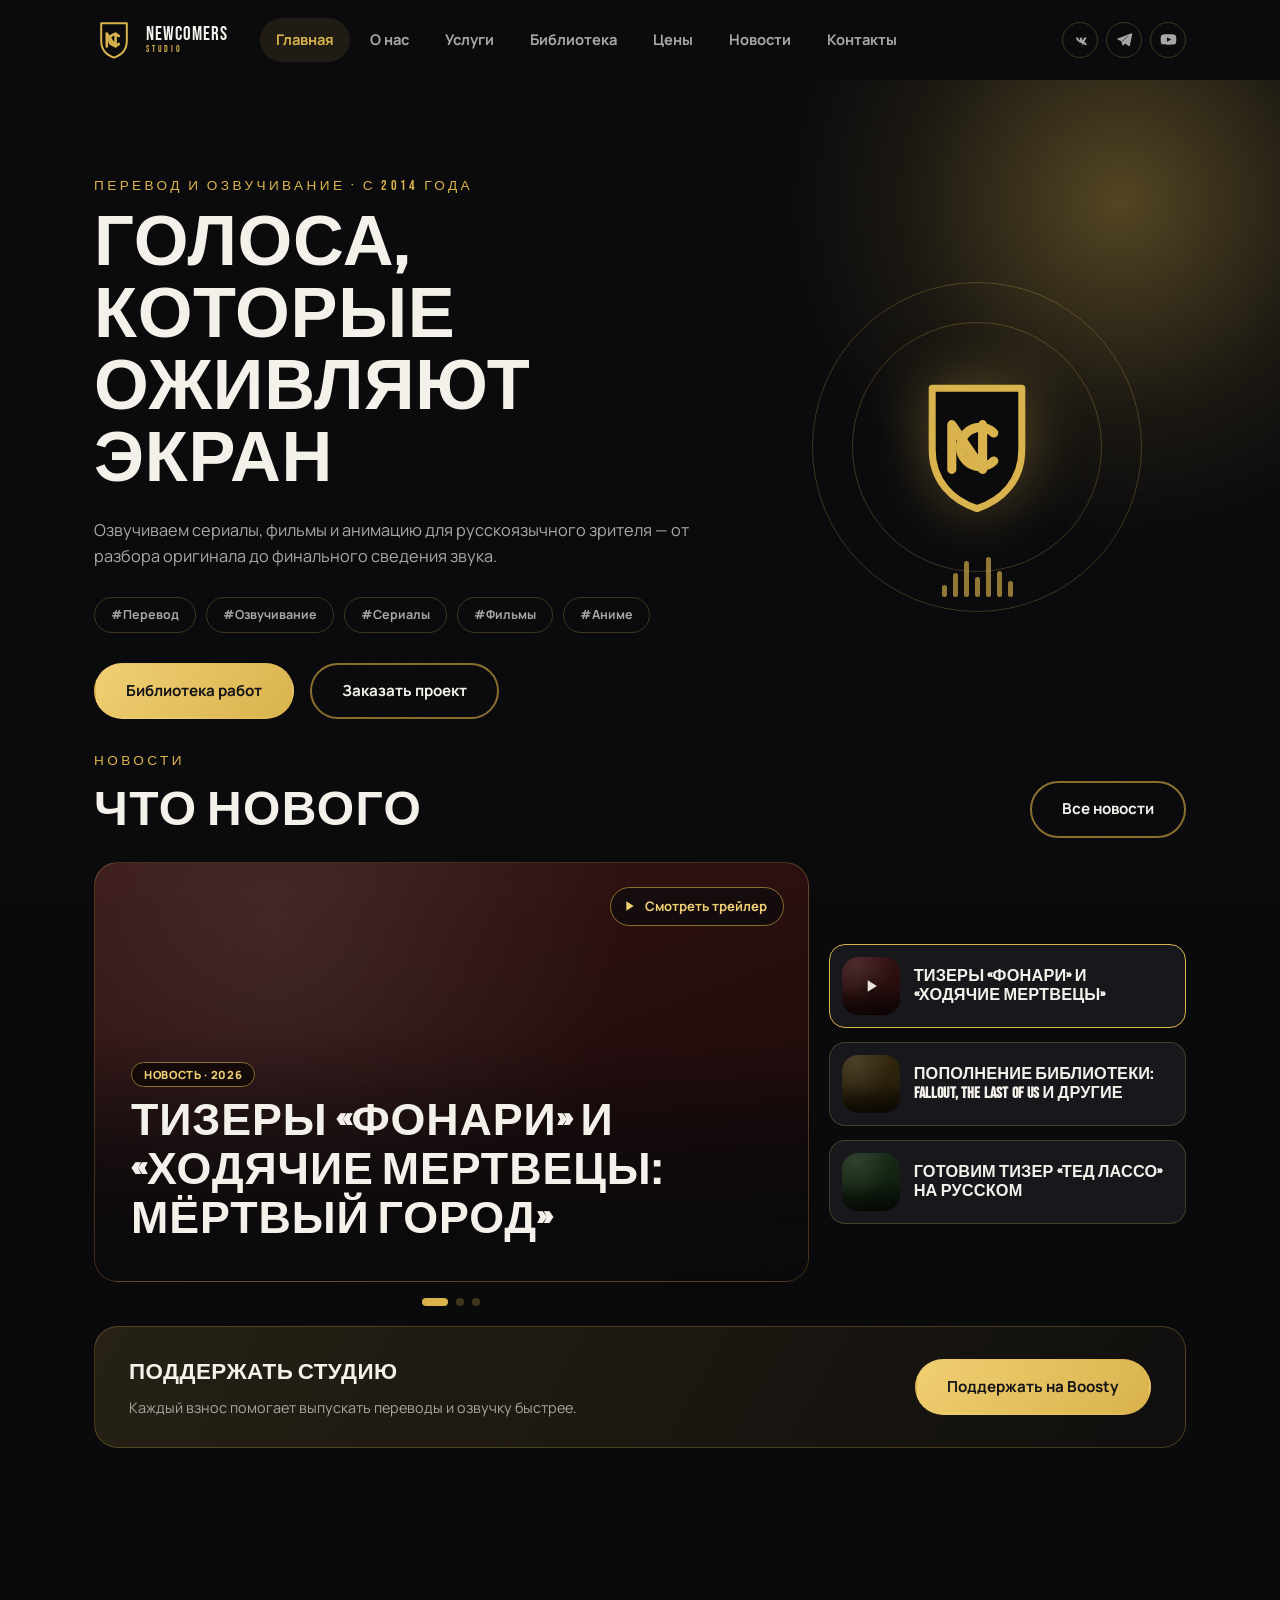
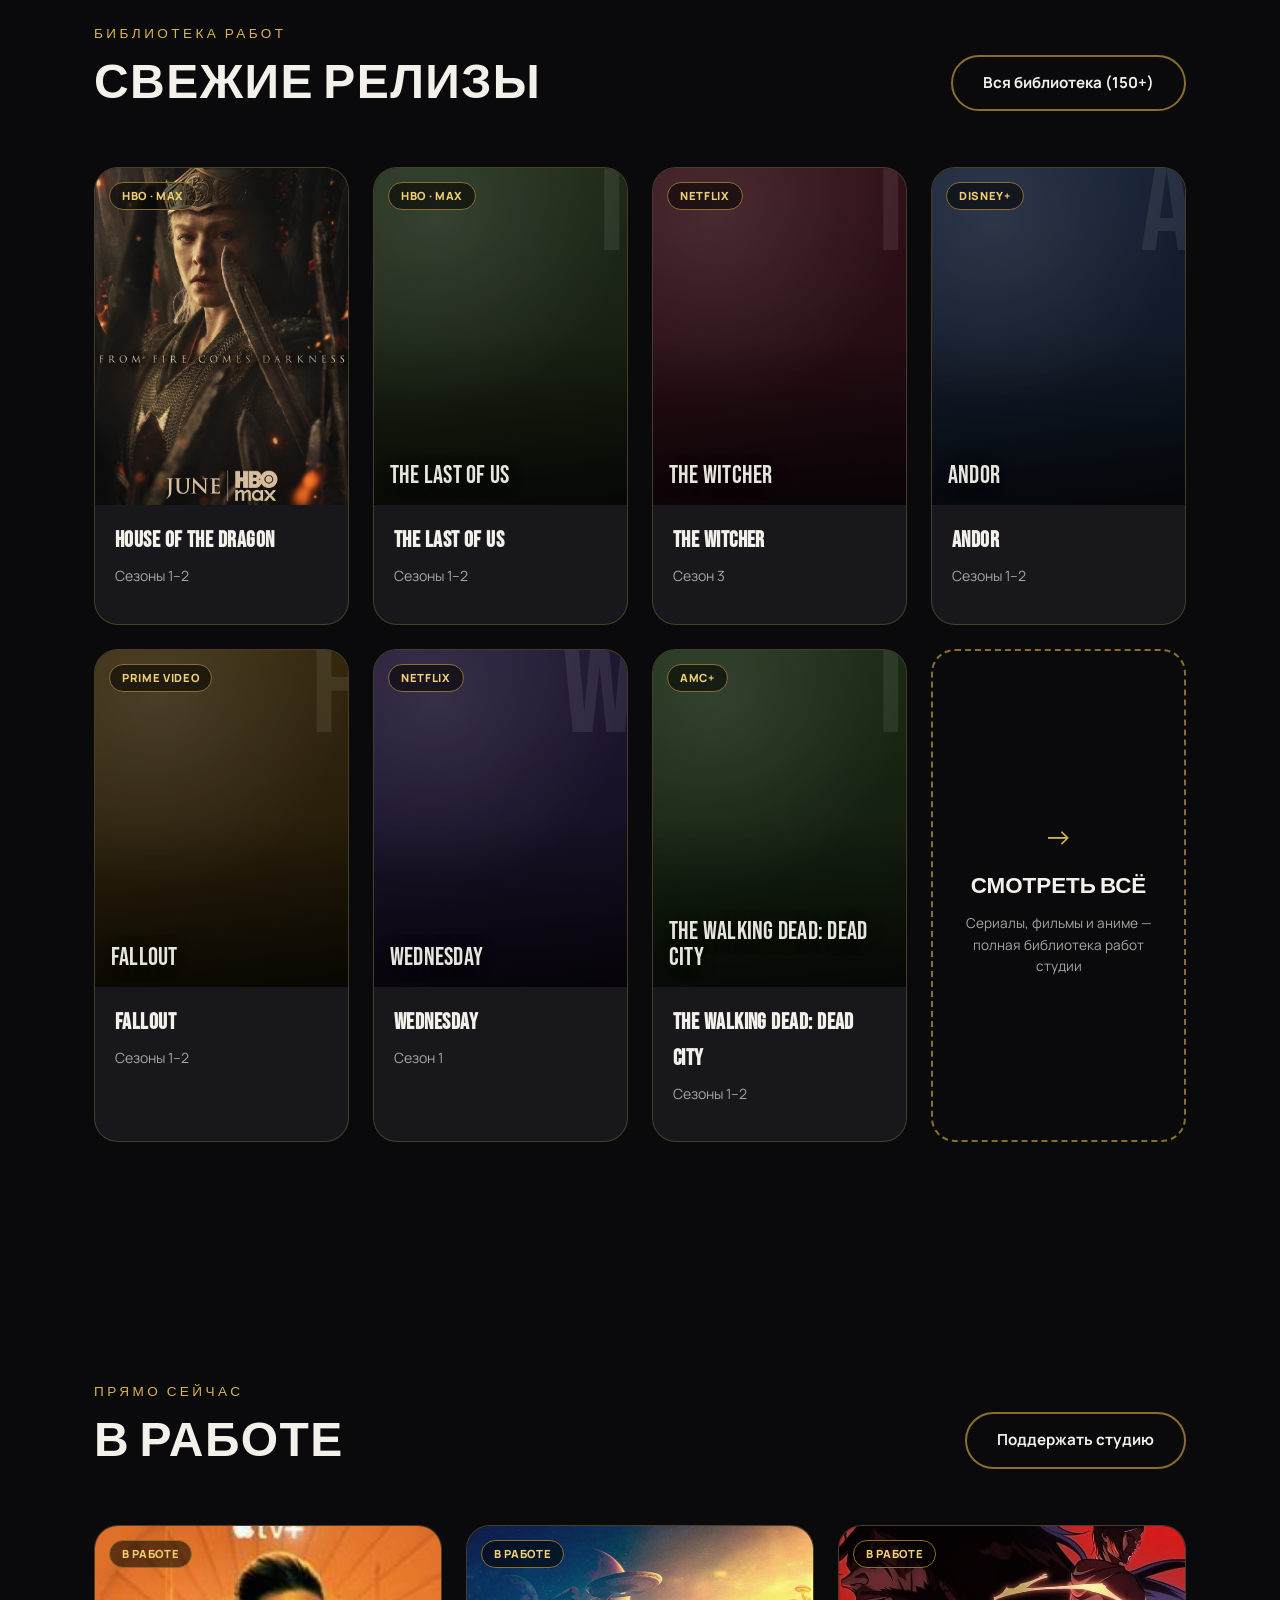
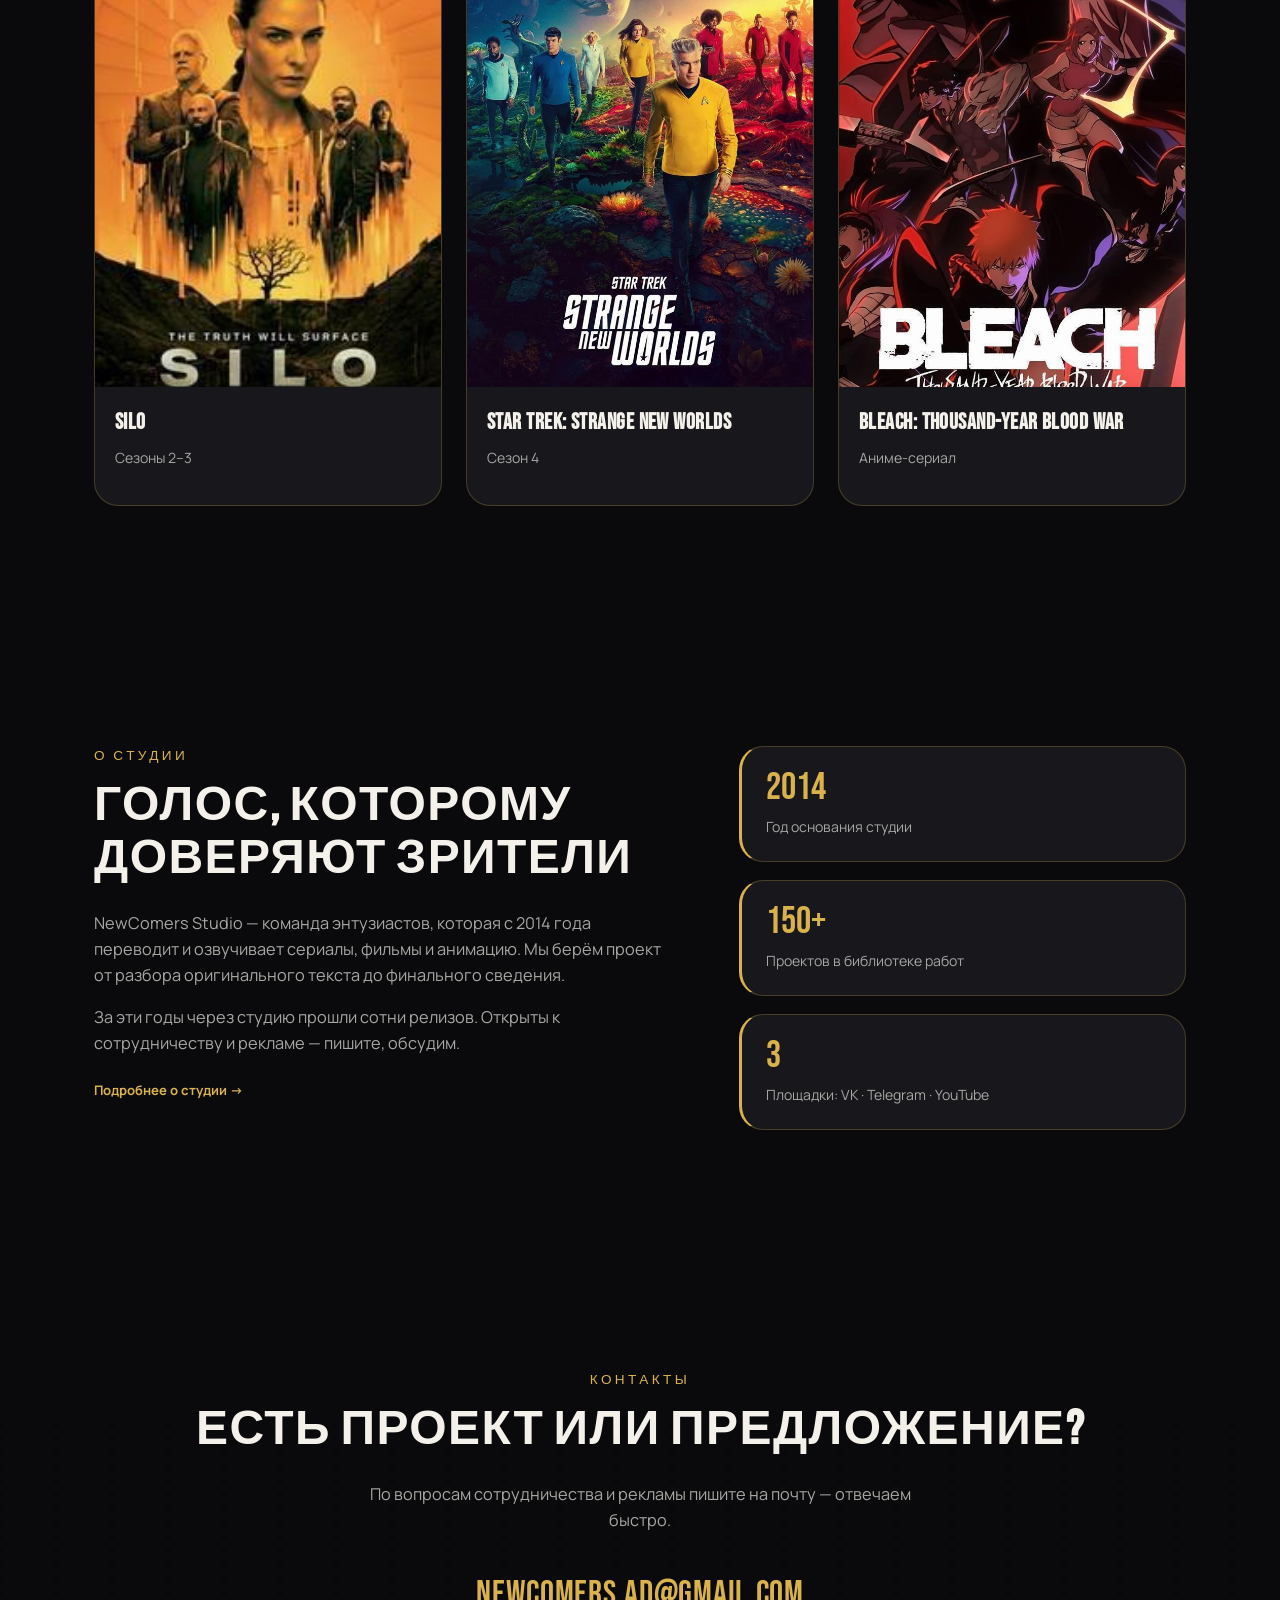
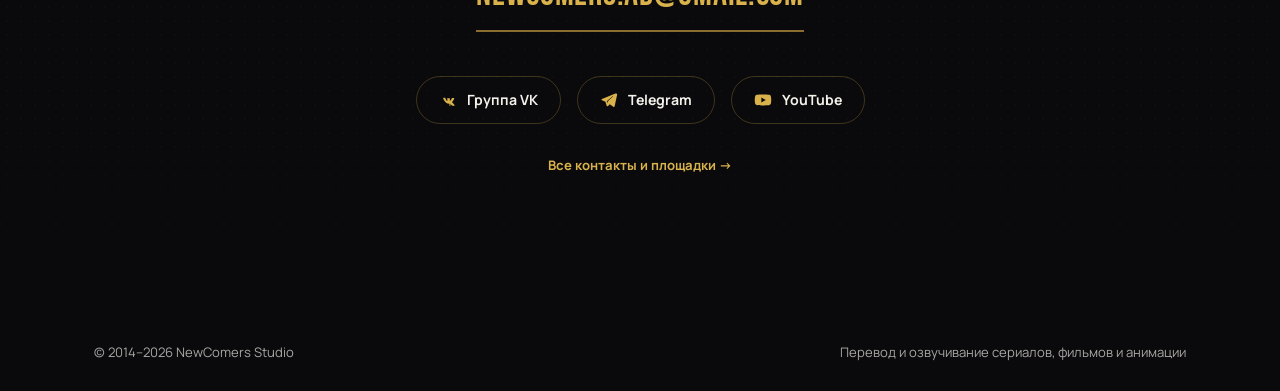
==== index.html @ 837537bd "Add trailer link to news slider, add 'В работе' section with in-production titles Slider items/featu" ====
<!DOCTYPE html>
<html lang="ru">
<head>
<meta charset="UTF-8">
<meta name="viewport" content="width=device-width, initial-scale=1.0">
<title>NewComers Studio — Перевод и озвучивание</title>
<meta name="description" content="NewComers Studio — команда перевода и озвучивания сериалов, фильмов и анимации. С 2014 года. Библиотека работ, услуги, новости, контакты.">

<link rel="icon" href="assets/favicon.svg" type="image/svg+xml">

<link rel="preconnect" href="https://fonts.googleapis.com">
<link rel="preconnect" href="https://fonts.gstatic.com" crossorigin>
<link href="https://fonts.googleapis.com/css2?family=Bebas+Neue&family=Manrope:wght@400;500;600;700;800&display=swap" rel="stylesheet">

<link rel="stylesheet" href="css/styles.css">
</head>
<body>

<div class="grain"></div>

<div class="page-shell">
  <header class="site-navbar">
    <div class="wrap navbar-inner">
      <a href="index.html" class="navbar-brand">
        <svg class="brand-mark" viewBox="0 0 100 100" aria-hidden="true">
          <path d="M18,8 L82,8 L82,52 C82,74 68,88 50,94 C32,88 18,74 18,52 Z" class="mark-shield"/>
          <path d="M32,66 L32,34 L54,66 L54,34" class="mark-letter"/>
          <path d="M62,40 A14,14 0 1 0 62,60" class="mark-letter"/>
        </svg>
        <span class="brand-name">NewComers<span class="brand-name-sub">Studio</span></span>
      </a>

      <nav class="navbar-nav" id="navbarNav">
        <a href="index.html" class="nav-link active">Главная</a>
        <a href="about.html" class="nav-link">О нас</a>
        <a href="services.html" class="nav-link">Услуги</a>
        <a href="library.html" class="nav-link">Библиотека</a>
        <a href="prices.html" class="nav-link">Цены</a>
        <a href="news.html" class="nav-link">Новости</a>
        <a href="contacts.html" class="nav-link">Контакты</a>
      </nav>

      <div class="navbar-social">
        <a href="https://vk.com/newcomers_studio" target="_blank" rel="noopener" aria-label="VK" class="icon-btn">
          <svg viewBox="0 0 24 24"><path d="M13.98 17.13c-3.9-.2-7.13-2.87-8.48-7.44-.09-.32.02-.6.42-.6h1.98c.34 0 .48.16.6.5.7 1.98 1.9 3.7 2.38 3.7.18 0 .27-.09.27-.58V11.1c-.05-.86-.5-.94-.5-1.25 0-.15.13-.3.33-.3h3.1c.29 0 .39.15.39.5v2.65c0 .29.13.4.21.4.18 0 .34-.11.68-.45 1.05-1.18 1.8-2.98 1.8-2.98.11-.23.29-.45.63-.45h1.98c.6 0 .73.31.6.71-.25 1.15-2.66 4.47-2.66 4.47-.21.34-.29.5 0 .87.21.28.9.87 1.36 1.4.85.94 1.5 1.73 1.68 2.27.18.55-.1.83-.65.83h-1.98c-.5 0-.75-.31-1.46-1.1-.6-.68-.87-.77-1.28-.77-.29 0-.4.09-.4.5v1.3c0 .34-.11.5-.98.5z"/></svg>
        </a>
        <a href="https://t.me/newcomers_studio" target="_blank" rel="noopener" aria-label="Telegram" class="icon-btn">
          <svg viewBox="0 0 24 24"><path d="M21.94 3.68a1.3 1.3 0 0 0-1.36-.2L2.6 10.6c-.86.34-.85 1.55.02 1.87l4.6 1.7 1.78 5.72c.2.63 1 .82 1.46.34l2.55-2.68 4.7 3.47c.68.5 1.66.13 1.83-.7l3.34-15.53c.12-.55-.09-1.1-.54-1.31zM9.1 13.6l8.1-6.9c.2-.17.42.1.24.28l-6.9 6.6c-.3.28-.48.66-.52 1.07l-.2 2.1-.72-3.15z"/></svg>
        </a>
        <a href="https://www.youtube.com/@NewComers_Studio" target="_blank" rel="noopener" aria-label="YouTube" class="icon-btn">
          <svg viewBox="0 0 24 24"><path d="M22.5 7.2c-.25-1.02-1-1.8-1.98-2.06C18.7 4.6 12 4.6 12 4.6s-6.7 0-8.52.54c-.98.26-1.73 1.04-1.98 2.06C1 9.1 1 12 1 12s0 2.9.5 4.8c.25 1.02 1 1.77 1.98 2.03 1.82.57 8.52.57 8.52.57s6.7 0 8.52-.57c.98-.26 1.73-1.01 1.98-2.03.5-1.9.5-4.8.5-4.8s0-2.9-.5-4.8zM9.8 15.3V8.7l6 3.3-6 3.3z"/></svg>
        </a>
      </div>

      <button class="burger" id="burgerBtn" aria-label="Меню" aria-expanded="false">
        <span></span><span></span><span></span>
      </button>
    </div>

    <div class="navbar-drawer" id="navbarDrawer">
      <nav class="navbar-drawer-nav">
        <a href="index.html" class="nav-link active">Главная</a>
        <a href="about.html" class="nav-link">О нас</a>
        <a href="services.html" class="nav-link">Услуги</a>
        <a href="library.html" class="nav-link">Библиотека</a>
        <a href="prices.html" class="nav-link">Цены</a>
        <a href="news.html" class="nav-link">Новости</a>
        <a href="contacts.html" class="nav-link">Контакты</a>
      </nav>
      <div class="navbar-drawer-social">
        <a href="https://vk.com/newcomers_studio" target="_blank" rel="noopener" aria-label="VK" class="icon-btn">
          <svg viewBox="0 0 24 24"><path d="M13.98 17.13c-3.9-.2-7.13-2.87-8.48-7.44-.09-.32.02-.6.42-.6h1.98c.34 0 .48.16.6.5.7 1.98 1.9 3.7 2.38 3.7.18 0 .27-.09.27-.58V11.1c-.05-.86-.5-.94-.5-1.25 0-.15.13-.3.33-.3h3.1c.29 0 .39.15.39.5v2.65c0 .29.13.4.21.4.18 0 .34-.11.68-.45 1.05-1.18 1.8-2.98 1.8-2.98.11-.23.29-.45.63-.45h1.98c.6 0 .73.31.6.71-.25 1.15-2.66 4.47-2.66 4.47-.21.34-.29.5 0 .87.21.28.9.87 1.36 1.4.85.94 1.5 1.73 1.68 2.27.18.55-.1.83-.65.83h-1.98c-.5 0-.75-.31-1.46-1.1-.6-.68-.87-.77-1.28-.77-.29 0-.4.09-.4.5v1.3c0 .34-.11.5-.98.5z"/></svg>
        </a>
        <a href="https://t.me/newcomers_studio" target="_blank" rel="noopener" aria-label="Telegram" class="icon-btn">
          <svg viewBox="0 0 24 24"><path d="M21.94 3.68a1.3 1.3 0 0 0-1.36-.2L2.6 10.6c-.86.34-.85 1.55.02 1.87l4.6 1.7 1.78 5.72c.2.63 1 .82 1.46.34l2.55-2.68 4.7 3.47c.68.5 1.66.13 1.83-.7l3.34-15.53c.12-.55-.09-1.1-.54-1.31zM9.1 13.6l8.1-6.9c.2-.17.42.1.24.28l-6.9 6.6c-.3.28-.48.66-.52 1.07l-.2 2.1-.72-3.15z"/></svg>
        </a>
        <a href="https://www.youtube.com/@NewComers_Studio" target="_blank" rel="noopener" aria-label="YouTube" class="icon-btn">
          <svg viewBox="0 0 24 24"><path d="M22.5 7.2c-.25-1.02-1-1.8-1.98-2.06C18.7 4.6 12 4.6 12 4.6s-6.7 0-8.52.54c-.98.26-1.73 1.04-1.98 2.06C1 9.1 1 12 1 12s0 2.9.5 4.8c.25 1.02 1 1.77 1.98 2.03 1.82.57 8.52.57 8.52.57s6.7 0 8.52-.57c.98-.26 1.73-1.01 1.98-2.03.5-1.9.5-4.8.5-4.8s0-2.9-.5-4.8zM9.8 15.3V8.7l6 3.3-6 3.3z"/></svg>
        </a>
      </div>
    </div>
  </header>

  <main class="site-main">

    <section class="hero-v2 reveal">
      <div class="hero-v2-glow" aria-hidden="true"></div>
      <div class="wrap hero-v2-inner">
        <div class="hero-v2-copy">
          <p class="kicker">Перевод и озвучивание · с 2014 года</p>
          <h1 class="hero-v2-title">Голоса,<br>которые оживляют экран</h1>
          <p class="body-text hero-v2-lede">Озвучиваем сериалы, фильмы и анимацию для русскоязычного зрителя — от разбора оригинала до финального сведения звука.</p>
          <div class="hero-v2-tags">
            <span class="tag-pill">#Перевод</span>
            <span class="tag-pill">#Озвучивание</span>
            <span class="tag-pill">#Сериалы</span>
            <span class="tag-pill">#Фильмы</span>
            <span class="tag-pill">#Аниме</span>
          </div>
          <div class="hero-cta">
            <a href="library.html" class="btn btn-primary">Библиотека работ</a>
            <a href="contacts.html" class="btn btn-outline">Заказать проект</a>
          </div>
        </div>
        <div class="hero-v2-visual" aria-hidden="true">
          <div class="hero-v2-ring hero-v2-ring-1"></div>
          <div class="hero-v2-ring hero-v2-ring-2"></div>
          <svg class="hero-v2-mark" viewBox="0 0 100 100">
            <path d="M18,8 L82,8 L82,52 C82,74 68,88 50,94 C32,88 18,74 18,52 Z" class="mark-shield"/>
            <path d="M32,66 L32,34 L54,66 L54,34" class="mark-letter"/>
            <path d="M62,40 A14,14 0 1 0 62,60" class="mark-letter"/>
          </svg>
          <div class="hero-v2-bars">
            <span></span><span></span><span></span><span></span><span></span><span></span><span></span>
          </div>
        </div>
      </div>
    </section>

    <section class="wrap" style="padding-top:8px;">
      <div class="teaser-head" style="margin-bottom:24px;">
        <div>
          <p class="kicker">Новости</p>
          <h2 class="section-title">Что нового</h2>
        </div>
        <a href="news.html" class="btn btn-outline">Все новости</a>
      </div>

      <div class="news-slider reveal" id="newsSlider">
        <div class="slider-feature-col">
          <a class="slider-feature poster-hotd" id="sliderFeature" href="https://youtu.be/8_cChUIXvBo?si=zMyHpkEVK_owTgGT" target="_blank" rel="noopener">
            <span class="slider-play-badge" id="sliderPlayBadge">
              <svg viewBox="0 0 24 24"><path d="M8 5v14l11-7z"/></svg>
              Смотреть трейлер
            </span>
            <div class="slider-feature-body">
              <span class="project-badge" id="sliderBadge">Новость · 2026</span>
              <h2 id="sliderTitle">Тизеры «Фонари» и «Ходячие мертвецы: Мёртвый город»</h2>
            </div>
          </a>
          <div class="slider-dots" id="sliderDots">
            <button class="slider-dot active" data-index="0" aria-label="Слайд 1" type="button"></button>
            <button class="slider-dot" data-index="1" aria-label="Слайд 2" type="button"></button>
            <button class="slider-dot" data-index="2" aria-label="Слайд 3" type="button"></button>
          </div>
        </div>
        <div class="slider-list" id="sliderList">
          <a class="slider-item active has-trailer" href="https://youtu.be/8_cChUIXvBo?si=zMyHpkEVK_owTgGT" target="_blank" rel="noopener"
             data-poster="poster-hotd" data-badge="Новость · 2026"
             data-title="Тизеры «Фонари» и «Ходячие мертвецы: Мёртвый город»">
            <div class="slider-item-thumb poster-hotd">
              <svg class="slider-item-play" viewBox="0 0 24 24"><path d="M8 5v14l11-7z"/></svg>
            </div>
            <div><h3>Тизеры «Фонари» и «Ходячие мертвецы»</h3></div>
          </a>
          <a class="slider-item" href="news.html"
             data-poster="poster-fallout" data-badge="Новость · 2025–26"
             data-title="Пополнение библиотеки: Fallout, The Last of Us и другие">
            <div class="slider-item-thumb poster-fallout"></div>
            <div><h3>Пополнение библиотеки: Fallout, The Last of Us и другие</h3></div>
          </a>
          <a class="slider-item" href="news.html"
             data-poster="poster-g4" data-badge="Скоро"
             data-title="Готовим тизер «Тед Лассо» на русском">
            <div class="slider-item-thumb poster-g4"></div>
            <div><h3>Готовим тизер «Тед Лассо» на русском</h3></div>
          </a>
        </div>
      </div>

      <div class="support-banner reveal">
        <div>
          <h3>Поддержать студию</h3>
          <p>Каждый взнос помогает выпускать переводы и озвучку быстрее.</p>
        </div>
        <a href="https://boosty.to/newcomers" target="_blank" rel="noopener" class="btn btn-primary">Поддержать на Boosty</a>
      </div>
    </section>

    <section class="section projects" id="library" style="margin-top:56px;">
      <div class="wrap">
        <div class="teaser-head">
          <div>
            <p class="kicker">Библиотека работ</p>
            <h2 class="section-title">Свежие релизы</h2>
          </div>
          <a href="library.html" class="btn btn-outline">Вся библиотека (150+)</a>
        </div>

        <div class="projects-grid">

          <a class="project-card reveal" href="project.html?slug=house-of-the-dragon">
            <div class="project-poster"><img src="assets/house-of-the-dragon.jpg" alt="House of the Dragon" loading="lazy"><span class="project-badge">HBO · Max</span></div>
            <div class="project-body"><h3>House of the Dragon</h3><p>Сезоны 1–2</p></div>
          </a>

          <a class="project-card reveal" href="project.html?slug=the-last-of-us">
            <div class="project-poster poster-tlou" data-title="The Last of Us" data-initial="T"><span class="project-badge">HBO · Max</span></div>
            <div class="project-body"><h3>The Last of Us</h3><p>Сезоны 1–2</p></div>
          </a>

          <a class="project-card reveal" href="project.html?slug=the-witcher">
            <div class="project-poster poster-witcher" data-title="The Witcher" data-initial="T"><span class="project-badge">Netflix</span></div>
            <div class="project-body"><h3>The Witcher</h3><p>Сезон 3</p></div>
          </a>

          <a class="project-card reveal" href="project.html?slug=andor">
            <div class="project-poster poster-andor" data-title="Andor" data-initial="A"><span class="project-badge">Disney+</span></div>
            <div class="project-body"><h3>Andor</h3><p>Сезоны 1–2</p></div>
          </a>

          <a class="project-card reveal" href="project.html?slug=fallout">
            <div class="project-poster poster-fallout" data-title="Fallout" data-initial="F"><span class="project-badge">Prime Video</span></div>
            <div class="project-body"><h3>Fallout</h3><p>Сезоны 1–2</p></div>
          </a>

          <a class="project-card reveal" href="project.html?slug=wednesday">
            <div class="project-poster poster-wednesday" data-title="Wednesday" data-initial="W"><span class="project-badge">Netflix</span></div>
            <div class="project-body"><h3>Wednesday</h3><p>Сезон 1</p></div>
          </a>

          <a class="project-card reveal" href="project.html?slug=the-walking-dead-dead-city">
            <div class="project-poster poster-twd" data-title="The Walking Dead: Dead City" data-initial="T"><span class="project-badge">AMC+</span></div>
            <div class="project-body"><h3>The Walking Dead: Dead City</h3><p>Сезоны 1–2</p></div>
          </a>

          <a class="project-card project-card-more reveal" href="library.html">
            <div class="more-arrow">→</div>
            <h3>Смотреть всё</h3>
            <p>Сериалы, фильмы и аниме — полная библиотека работ студии</p>
          </a>

        </div>
      </div>
    </section>

    <section class="section projects">
      <div class="wrap">
        <div class="teaser-head">
          <div>
            <p class="kicker">Прямо сейчас</p>
            <h2 class="section-title">В работе</h2>
          </div>
          <a href="https://boosty.to/newcomers" target="_blank" rel="noopener" class="btn btn-outline">Поддержать студию</a>
        </div>

        <div class="projects-grid">

          <a class="project-card reveal" href="project.html?slug=silo">
            <div class="project-poster"><img src="assets/silo.jpg" alt="Silo" loading="lazy"><span class="project-badge">В работе</span></div>
            <div class="project-body"><h3>Silo</h3><p>Сезоны 2–3</p></div>
          </a>

          <a class="project-card reveal" href="project.html?slug=star-trek-strange-new-worlds">
            <div class="project-poster"><img src="assets/star-trek-strange-new-worlds.jpg" alt="Star Trek: Strange New Worlds" loading="lazy"><span class="project-badge">В работе</span></div>
            <div class="project-body"><h3>Star Trek: Strange New Worlds</h3><p>Сезон 4</p></div>
          </a>

          <a class="project-card reveal" href="project.html?slug=bleach-thousand-year-blood-war">
            <div class="project-poster"><img src="assets/bleach-thousand-year-blood-war.jpg" alt="Bleach: Thousand-Year Blood War" loading="lazy"><span class="project-badge">В работе</span></div>
            <div class="project-body"><h3>Bleach: Thousand-Year Blood War</h3><p>Аниме-сериал</p></div>
          </a>

        </div>
      </div>
    </section>

    <section class="section about" id="about-teaser">
      <div class="wrap about-inner">
        <div class="about-text reveal">
          <p class="kicker">О студии</p>
          <h2 class="section-title">Голос, которому доверяют зрители</h2>
          <p class="body-text">
            NewComers Studio — команда энтузиастов, которая с 2014 года переводит и озвучивает сериалы,
            фильмы и анимацию. Мы берём проект от разбора оригинального текста до финального сведения.
          </p>
          <p class="body-text">
            За эти годы через студию прошли сотни релизов. Открыты к сотрудничеству и рекламе — пишите, обсудим.
          </p>
          <p style="margin-top:20px;"><a href="about.html" class="project-link">Подробнее о студии →</a></p>
        </div>

        <div class="about-stats reveal">
          <div class="stat-tile">
            <span class="stat-num">2014</span>
            <span class="stat-label">Год основания студии</span>
          </div>
          <div class="stat-tile">
            <span class="stat-num">150+</span>
            <span class="stat-label">Проектов в библиотеке работ</span>
          </div>
          <div class="stat-tile">
            <span class="stat-num">3</span>
            <span class="stat-label">Площадки: VK · Telegram · YouTube</span>
          </div>
        </div>
      </div>
    </section>

    <section class="section contacts" id="contacts">
      <div class="hero-halftone" aria-hidden="true"></div>
      <div class="wrap contacts-inner">
        <p class="kicker">Контакты</p>
        <h2 class="section-title">Есть проект или предложение?</h2>
        <p class="body-text">По вопросам сотрудничества и рекламы пишите на почту — отвечаем быстро.</p>

        <a href="mailto:newcomers.ad@gmail.com" class="email-link">newcomers.ad@gmail.com</a>

        <div class="contacts-social">
          <a href="https://vk.com/newcomers_studio" target="_blank" rel="noopener" class="social-pill">
            <svg viewBox="0 0 24 24"><path d="M13.98 17.13c-3.9-.2-7.13-2.87-8.48-7.44-.09-.32.02-.6.42-.6h1.98c.34 0 .48.16.6.5.7 1.98 1.9 3.7 2.38 3.7.18 0 .27-.09.27-.58V11.1c-.05-.86-.5-.94-.5-1.25 0-.15.13-.3.33-.3h3.1c.29 0 .39.15.39.5v2.65c0 .29.13.4.21.4.18 0 .34-.11.68-.45 1.05-1.18 1.8-2.98 1.8-2.98.11-.23.29-.45.63-.45h1.98c.6 0 .73.31.6.71-.25 1.15-2.66 4.47-2.66 4.47-.21.34-.29.5 0 .87.21.28.9.87 1.36 1.4.85.94 1.5 1.73 1.68 2.27.18.55-.1.83-.65.83h-1.98c-.5 0-.75-.31-1.46-1.1-.6-.68-.87-.77-1.28-.77-.29 0-.4.09-.4.5v1.3c0 .34-.11.5-.98.5z"/></svg>
            Группа VK
          </a>
          <a href="https://t.me/newcomers_studio" target="_blank" rel="noopener" class="social-pill">
            <svg viewBox="0 0 24 24"><path d="M21.94 3.68a1.3 1.3 0 0 0-1.36-.2L2.6 10.6c-.86.34-.85 1.55.02 1.87l4.6 1.7 1.78 5.72c.2.63 1 .82 1.46.34l2.55-2.68 4.7 3.47c.68.5 1.66.13 1.83-.7l3.34-15.53c.12-.55-.09-1.1-.54-1.31zM9.1 13.6l8.1-6.9c.2-.17.42.1.24.28l-6.9 6.6c-.3.28-.48.66-.52 1.07l-.2 2.1-.72-3.15z"/></svg>
            Telegram
          </a>
          <a href="https://www.youtube.com/@NewComers_Studio" target="_blank" rel="noopener" class="social-pill">
            <svg viewBox="0 0 24 24"><path d="M22.5 7.2c-.25-1.02-1-1.8-1.98-2.06C18.7 4.6 12 4.6 12 4.6s-6.7 0-8.52.54c-.98.26-1.73 1.04-1.98 2.06C1 9.1 1 12 1 12s0 2.9.5 4.8c.25 1.02 1 1.77 1.98 2.03 1.82.57 8.52.57 8.52.57s6.7 0 8.52-.57c.98-.26 1.73-1.01 1.98-2.03.5-1.9.5-4.8.5-4.8s0-2.9-.5-4.8zM9.8 15.3V8.7l6 3.3-6 3.3z"/></svg>
            YouTube
          </a>
        </div>
        <p style="margin-top:28px;"><a href="contacts.html" class="project-link">Все контакты и площадки →</a></p>
      </div>
    </section>

    <footer class="site-footer">
      <div class="wrap footer-inner">
        <span>© 2014–2026 NewComers Studio</span>
        <span>Перевод и озвучивание сериалов, фильмов и анимации</span>
      </div>
    </footer>
  </main>
</div>

<script src="js/main.js"></script>
</body>
</html>
---- css/styles.css ----
/* ---------- Variables ---------- */
:root {
  --bg: #0a0a0c;
  --bg-alt: #131317;
  --card-bg: #17171c;
  --gold: #d9b24c;
  --gold-bright: #f0cf72;
  --gold-dim: #8a6d2f;
  --text: #f3f1ea;
  --text-muted: #a8a6a3;
  --border: rgba(217, 178, 76, 0.25);
  --radius: 24px;
  --radius-sm: 16px;
  --wrap: 1140px;
}

* { box-sizing: border-box; }

html {
  scroll-behavior: smooth;
}

body {
  margin: 0;
  background: var(--bg);
  color: var(--text);
  font-family: 'Manrope', system-ui, -apple-system, sans-serif;
  line-height: 1.6;
  -webkit-font-smoothing: antialiased;
  overflow-x: hidden;
}

.wrap {
  max-width: var(--wrap);
  margin: 0 auto;
  padding: 0 24px;
}

a { color: inherit; text-decoration: none; }

img, svg { display: block; max-width: 100%; }

/* subtle film-grain overlay */
.grain {
  position: fixed;
  inset: 0;
  pointer-events: none;
  z-index: 999;
  opacity: 0.05;
  mix-blend-mode: overlay;
  background-image: url("data:image/svg+xml,%3Csvg xmlns='http://www.w3.org/2000/svg' width='120' height='120'%3E%3Cfilter id='n'%3E%3CfeTurbulence type='fractalNoise' baseFrequency='0.9' numOctaves='2' stitchTiles='stitch'/%3E%3C/filter%3E%3Crect width='100%25' height='100%25' filter='url(%23n)'/%3E%3C/svg%3E");
}

/* ---------- Typography helpers ---------- */
.kicker {
  font-family: 'Bebas Neue', sans-serif;
  letter-spacing: 0.25em;
  color: var(--gold);
  font-size: 0.85rem;
  margin: 0 0 12px;
  text-transform: uppercase;
}
.kicker.center { text-align: center; }

.section-title {
  font-family: 'Bebas Neue', sans-serif;
  font-size: clamp(2rem, 5vw, 3rem);
  letter-spacing: 0.03em;
  text-transform: uppercase;
  margin: 0 0 24px;
  line-height: 1.1;
}
.section-title.center { text-align: center; }

.body-text {
  color: var(--text-muted);
  font-size: 1.02rem;
  max-width: 60ch;
}

/* ---------- Buttons ---------- */
.btn {
  display: inline-block;
  padding: 14px 30px;
  font-weight: 700;
  font-size: 0.95rem;
  border-radius: 999px;
  border: 2px solid transparent;
  transition: transform 0.2s ease, background 0.2s ease, border-color 0.2s ease;
  white-space: nowrap;
}
.btn:hover { transform: translateY(-2px); }

.btn-primary {
  background: linear-gradient(135deg, var(--gold-bright), var(--gold));
  color: #131317;
}
.btn-primary:hover { background: var(--gold-bright); }

.btn-outline {
  border-color: var(--gold-dim);
  color: var(--text);
}
.btn-outline:hover { border-color: var(--gold); background: rgba(217,178,76,0.08); }

/* ---------- Layout shell (top navbar) ---------- */
.page-shell {
  min-height: 100vh;
}

/* ---------- Top navbar ---------- */
.site-navbar {
  position: sticky;
  top: 0;
  z-index: 100;
  background: var(--bg);
}

.navbar-inner {
  display: flex;
  align-items: center;
  gap: 32px;
  padding: 18px 24px;
}

.navbar-brand {
  display: flex;
  align-items: center;
  gap: 12px;
  flex-shrink: 0;
}
.brand-mark { width: 40px; height: 40px; flex-shrink: 0; }
.mark-shield {
  fill: #0a0a0c;
  stroke: var(--gold);
  stroke-width: 5;
  stroke-linejoin: round;
}
.mark-letter {
  fill: none;
  stroke: var(--gold);
  stroke-width: 6.5;
  stroke-linecap: round;
  stroke-linejoin: round;
}
.brand-name {
  font-family: 'Bebas Neue', sans-serif;
  font-size: 1.2rem;
  letter-spacing: 0.05em;
  line-height: 1.05;
  text-transform: uppercase;
}
.brand-name-sub {
  display: block;
  font-size: 0.58rem;
  color: var(--gold);
  letter-spacing: 0.3em;
}

.navbar-nav {
  display: flex;
  align-items: center;
  gap: 4px;
  flex: 1;
}
.nav-link {
  font-family: 'Manrope', sans-serif;
  font-size: 0.92rem;
  font-weight: 700;
  color: var(--text-muted);
  padding: 10px 16px;
  border-radius: 999px;
  transition: color 0.2s ease, background 0.2s ease;
}
.nav-link:hover { color: var(--text); background: rgba(217,178,76,0.06); }
.nav-link.active { color: var(--gold); background: rgba(217,178,76,0.1); }

.navbar-social {
  display: flex;
  gap: 8px;
  flex-shrink: 0;
}

.icon-btn {
  width: 36px; height: 36px;
  display: flex; align-items: center; justify-content: center;
  border-radius: 50%;
  border: 1px solid var(--border);
  color: var(--text-muted);
  transition: all 0.2s ease;
}
.icon-btn svg { width: 17px; height: 17px; fill: currentColor; }
.icon-btn:hover { color: var(--gold); border-color: var(--gold); }

.burger {
  display: none;
  flex-direction: column;
  gap: 5px;
  background: none;
  border: none;
  cursor: pointer;
  padding: 8px;
  margin-left: auto;
}
.burger span {
  width: 24px; height: 2px;
  border-radius: 2px;
  background: var(--gold);
  transition: transform 0.25s ease, opacity 0.25s ease;
}
.burger.open span:nth-child(1) { transform: translateY(7px) rotate(45deg); }
.burger.open span:nth-child(2) { opacity: 0; }
.burger.open span:nth-child(3) { transform: translateY(-7px) rotate(-45deg); }

/* mobile nav drawer (collapses under the navbar) */
.navbar-drawer {
  display: none;
}

/* ---------- Main content area ---------- */
.site-main {
  min-width: 0;
}

.hero-halftone {
  position: absolute;
  inset: 0;
  background-image: radial-gradient(rgba(217,178,76,0.35) 1px, transparent 1px);
  background-size: 14px 14px;
  opacity: 0.12;
  mask-image: linear-gradient(to bottom, transparent, black 30%, black 70%, transparent);
}

.hero-cta {
  display: flex;
  flex-wrap: wrap;
  justify-content: center;
  gap: 16px;
}

/* ---------- Hero v2 (homepage) ---------- */
.hero-v2 {
  position: relative;
  padding: 96px 0 24px;
  overflow: hidden;
}
.hero-v2-glow {
  position: absolute;
  top: -220px; right: -180px;
  width: 680px; height: 680px;
  background: radial-gradient(circle, rgba(217,178,76,0.35), rgba(217,178,76,0.08) 45%, transparent 70%);
  pointer-events: none;
}
.hero-v2-inner {
  position: relative;
  z-index: 1;
  display: grid;
  grid-template-columns: 1.2fr 0.8fr;
  gap: 48px;
  align-items: center;
}
.hero-v2-title {
  font-family: 'Bebas Neue', sans-serif;
  font-size: clamp(2.6rem, 6vw, 4.4rem);
  line-height: 1.02;
  letter-spacing: 0.01em;
  text-transform: uppercase;
  margin: 4px 0 20px;
}
.hero-v2-lede { margin-bottom: 28px; }
.hero-v2-tags {
  display: flex;
  flex-wrap: wrap;
  gap: 10px;
  margin-bottom: 30px;
}
.tag-pill {
  font-size: 0.78rem;
  font-weight: 700;
  color: var(--text-muted);
  border: 1px solid var(--border);
  border-radius: 999px;
  padding: 7px 16px;
}
.hero-v2 .hero-cta { justify-content: flex-start; }

.hero-v2-visual {
  position: relative;
  height: 360px;
  display: flex;
  align-items: center;
  justify-content: center;
}
.hero-v2-ring {
  position: absolute;
  border: 1px solid var(--border);
  border-radius: 50%;
}
.hero-v2-ring-1 { width: 250px; height: 250px; animation: heroRingPulse 6s ease-in-out infinite; }
.hero-v2-ring-2 { width: 330px; height: 330px; animation: heroRingPulse 6s ease-in-out infinite 0.6s; }
@keyframes heroRingPulse {
  0%, 100% { opacity: 0.35; transform: scale(1); }
  50% { opacity: 0.7; transform: scale(1.04); }
}
.hero-v2-mark {
  width: 140px; height: 140px;
  filter: drop-shadow(0 0 30px rgba(217,178,76,0.35));
  animation: heroFloat 5s ease-in-out infinite;
}
@keyframes heroFloat {
  0%, 100% { transform: translateY(0); }
  50% { transform: translateY(-10px); }
}
.hero-v2-bars {
  position: absolute;
  bottom: 30px;
  display: flex;
  align-items: flex-end;
  gap: 6px;
  height: 40px;
}
.hero-v2-bars span {
  width: 5px;
  border-radius: 3px;
  background: var(--gold);
  opacity: 0.65;
  transform-origin: bottom;
  animation: heroBar 1.2s ease-in-out infinite;
}
.hero-v2-bars span:nth-child(1) { height: 30%; animation-delay: 0s; }
.hero-v2-bars span:nth-child(2) { height: 60%; animation-delay: 0.1s; }
.hero-v2-bars span:nth-child(3) { height: 90%; animation-delay: 0.2s; }
.hero-v2-bars span:nth-child(4) { height: 50%; animation-delay: 0.3s; }
.hero-v2-bars span:nth-child(5) { height: 100%; animation-delay: 0.4s; }
.hero-v2-bars span:nth-child(6) { height: 65%; animation-delay: 0.5s; }
.hero-v2-bars span:nth-child(7) { height: 40%; animation-delay: 0.6s; }
@keyframes heroBar {
  0%, 100% { transform: scaleY(0.6); }
  50% { transform: scaleY(1); }
}

@media (max-width: 900px) {
  .hero-v2-inner { grid-template-columns: 1fr; }
  .hero-v2-visual { height: 220px; order: -1; }
}
@media (prefers-reduced-motion: reduce) {
  .hero-v2-ring, .hero-v2-mark, .hero-v2-bars span { animation: none; }
}

/* ---------- Sections generic ---------- */
.section {
  position: relative;
  padding: 120px 0;
}

/* ---------- About ---------- */
.about-inner {
  display: grid;
  grid-template-columns: 1.3fr 1fr;
  gap: 64px;
  align-items: start;
}

.about-stats {
  display: grid;
  gap: 18px;
}

.stat-tile {
  background: var(--card-bg);
  border: 1px solid var(--border);
  border-left: 3px solid var(--gold);
  padding: 22px 24px;
  border-radius: var(--radius);
}
.stat-num {
  display: block;
  font-family: 'Bebas Neue', sans-serif;
  font-size: 2.4rem;
  color: var(--gold);
  line-height: 1;
  margin-bottom: 6px;
}
.stat-label {
  color: var(--text-muted);
  font-size: 0.88rem;
}

.about-team {
  display: grid;
  grid-template-columns: repeat(auto-fit, minmax(180px, 1fr));
  gap: 20px;
  margin-top: 48px;
}
.about-team-card {
  background: var(--card-bg);
  border: 1px solid var(--border);
  border-radius: var(--radius);
  padding: 24px;
}
.about-team-card h3 {
  font-family: 'Bebas Neue', sans-serif;
  font-size: 1.2rem;
  letter-spacing: 0.02em;
  text-transform: uppercase;
  margin: 0 0 8px;
  color: var(--gold);
}
.about-team-card p { color: var(--text-muted); font-size: 0.88rem; margin: 0; }

/* ---------- Projects ---------- */

.projects-grid {
  display: grid;
  grid-template-columns: repeat(auto-fit, minmax(240px, 1fr));
  gap: 24px;
  margin-top: 56px;
}

.project-card {
  display: block;
  background: var(--card-bg);
  border: 1px solid var(--border);
  border-radius: var(--radius);
  overflow: hidden;
  transition: transform 0.25s ease, border-color 0.25s ease;
}
.project-card:hover {
  transform: translateY(-6px);
  border-color: var(--gold);
}

.project-poster {
  position: relative;
  aspect-ratio: 3 / 4;
  display: flex;
  align-items: flex-start;
  padding: 14px;
  background-size: cover;
  background-position: center;
  overflow: hidden;
}
.project-poster img {
  position: absolute;
  inset: 0;
  width: 100%;
  height: 100%;
  object-fit: cover;
  z-index: 0;
}
.project-poster .project-badge { position: relative; z-index: 1; }

/* Placeholder "poster" for titles without real artwork: moody duotone
   gradient + soft vignette + giant faint initial + title baked into the art,
   so the grid reads as designed instead of a wall of missing images. */
.project-poster:not(:has(img)),
.project-banner:not(:has(img)),
.slider-feature,
.slider-item-thumb {
  background:
    radial-gradient(circle at 25% 15%, rgba(255,255,255,0.10), transparent 55%),
    linear-gradient(to top, rgba(0,0,0,0.6), transparent 50%),
    linear-gradient(160deg, var(--p1, #1c1a38), var(--p2, #131228) 60%, var(--p3, #0b0a18));
}
.project-poster:not(:has(img))::before {
  content: attr(data-initial);
  position: absolute;
  right: -10px; top: -26px;
  font-family: 'Bebas Neue', sans-serif;
  font-size: 8.5rem;
  line-height: 1;
  color: rgba(255,255,255,0.08);
  z-index: 0;
  pointer-events: none;
}
.project-poster:not(:has(img))::after {
  content: attr(data-title);
  position: absolute;
  left: 16px; right: 16px; bottom: 16px;
  z-index: 1;
  font-family: 'Bebas Neue', sans-serif;
  font-size: clamp(1.1rem, 2.2vw, 1.55rem);
  line-height: 1.05;
  letter-spacing: 0.01em;
  text-transform: uppercase;
  color: rgba(243,241,234,0.95);
  text-shadow: 0 2px 14px rgba(0,0,0,0.6);
}

.poster-g1 { --p1: #123832; --p2: #0d2622; --p3: #081716; }
.poster-g2 { --p1: #3a1420; --p2: #280d16; --p3: #180810; }
.poster-g3 { --p1: #1c1a38; --p2: #131228; --p3: #0b0a18; }
.poster-g4 { --p1: #1a3018; --p2: #122010; --p3: #0a140a; }
.poster-g5 { --p1: #3a2410; --p2: #28180a; --p3: #180e06; }
.poster-g6 { --p1: #2c1638; --p2: #1d0f26; --p3: #120918; }

.project-badge {
  font-size: 0.7rem;
  font-weight: 800;
  letter-spacing: 0.06em;
  background: rgba(0,0,0,0.55);
  border: 1px solid var(--gold-dim);
  color: var(--gold-bright);
  padding: 4px 12px;
  border-radius: 999px;
  text-transform: uppercase;
}

.project-body { padding: 18px 20px 22px; }
.project-body h3 {
  font-family: 'Bebas Neue', sans-serif;
  font-size: 1.4rem;
  letter-spacing: 0.02em;
  margin: 0 0 6px;
  text-transform: uppercase;
}
.project-body p {
  color: var(--text-muted);
  font-size: 0.88rem;
  margin: 0 0 14px;
}
.project-link {
  font-size: 0.82rem;
  font-weight: 700;
  color: var(--gold);
}

.project-card-more {
  display: flex;
  flex-direction: column;
  align-items: center;
  justify-content: center;
  text-align: center;
  padding: 30px 20px;
  border: 2px dashed var(--gold-dim);
  border-radius: var(--radius);
  background: transparent;
}
.project-card-more h3 {
  font-family: 'Bebas Neue', sans-serif;
  font-size: 1.4rem;
  text-transform: uppercase;
  margin: 10px 0 8px;
}
.project-card-more p {
  color: var(--text-muted);
  font-size: 0.85rem;
  margin: 0;
}
.more-arrow {
  font-size: 1.8rem;
  color: var(--gold);
  transition: transform 0.25s ease;
}
.project-card-more:hover .more-arrow { transform: translateX(6px); }

/* ---------- Contacts ---------- */
.contacts { text-align: center; overflow: hidden; }
.contacts .hero-halftone { opacity: 0.08; }
.contacts-inner { position: relative; z-index: 2; }
.contacts .section-title, .contacts .kicker { text-align: center; }
.contacts .body-text { margin: 0 auto 34px; text-align: center; }

.email-link {
  display: inline-block;
  font-family: 'Bebas Neue', sans-serif;
  font-size: clamp(1.5rem, 4vw, 2.2rem);
  letter-spacing: 0.02em;
  color: var(--gold);
  border-bottom: 2px solid var(--gold-dim);
  padding-bottom: 6px;
  margin-bottom: 44px;
  transition: color 0.2s ease, border-color 0.2s ease;
}
.email-link:hover { color: var(--gold-bright); border-color: var(--gold-bright); }

.contacts-social {
  display: flex;
  justify-content: center;
  flex-wrap: wrap;
  gap: 16px;
}
.social-pill {
  display: flex;
  align-items: center;
  gap: 10px;
  padding: 12px 22px;
  border: 1px solid var(--border);
  border-radius: 999px;
  font-weight: 700;
  font-size: 0.88rem;
  transition: all 0.2s ease;
}
.social-pill svg { width: 18px; height: 18px; fill: currentColor; color: var(--gold); }
.social-pill:hover { border-color: var(--gold); background: rgba(217,178,76,0.08); }

/* ---------- Footer ---------- */
.site-footer {
  padding: 28px 0;
}
.footer-inner {
  display: flex;
  justify-content: space-between;
  flex-wrap: wrap;
  gap: 10px;
  color: var(--text-muted);
  font-size: 0.82rem;
}

/* ---------- Page banner (subpage hero) ---------- */
.page-banner {
  position: relative;
  padding: 100px 0 64px;
  overflow: hidden;
  background: radial-gradient(ellipse at 50% 0%, #1a1a20 0%, #0a0a0c 70%);
  text-align: center;
}
.page-banner .hero-halftone { opacity: 0.1; }
.page-banner-inner { position: relative; z-index: 2; }
.page-banner .section-title { margin-bottom: 0; }
.page-banner-lede {
  color: var(--text-muted);
  max-width: 620px;
  margin: 18px auto 0;
}

/* ---------- Breadcrumb ---------- */
.breadcrumb {
  display: flex;
  gap: 8px;
  align-items: center;
  color: var(--text-muted);
  font-size: 0.85rem;
  margin-bottom: 18px;
  flex-wrap: wrap;
  justify-content: center;
}
.breadcrumb a { color: var(--text-muted); transition: color 0.2s ease; }
.breadcrumb a:hover { color: var(--gold); }

/* ---------- Teaser rows (home page) ---------- */
.teaser-head {
  display: flex;
  align-items: flex-end;
  justify-content: space-between;
  gap: 24px;
  flex-wrap: wrap;
  margin-bottom: 40px;
}
.teaser-head .section-title { margin-bottom: 0; }

/* ---------- Services page ---------- */
.service-lead {
  display: grid;
  grid-template-columns: 1.2fr 1fr;
  gap: 56px;
  align-items: start;
}

.process-steps {
  display: grid;
  grid-template-columns: repeat(auto-fit, minmax(200px, 1fr));
  gap: 20px;
  margin-top: 56px;
}
.process-step {
  background: var(--card-bg);
  border: 1px solid var(--border);
  border-radius: var(--radius);
  padding: 26px 22px;
  position: relative;
}
.process-step-num {
  font-family: 'Bebas Neue', sans-serif;
  font-size: 2.6rem;
  color: var(--gold-dim);
  line-height: 1;
  margin-bottom: 14px;
}
.process-step h3 {
  font-family: 'Bebas Neue', sans-serif;
  font-size: 1.25rem;
  letter-spacing: 0.02em;
  text-transform: uppercase;
  margin: 0 0 8px;
}
.process-step p {
  color: var(--text-muted);
  font-size: 0.88rem;
  margin: 0;
}

/* ---------- Prices page ---------- */
.price-card {
  background: var(--card-bg);
  border: 1px solid var(--border);
  border-left: 3px solid var(--gold);
  border-radius: var(--radius);
  padding: 44px;
  max-width: 720px;
  margin: 0 auto;
  text-align: center;
}
.price-card .section-title { text-align: center; }
.price-card p { color: var(--text-muted); }
.price-factors {
  display: grid;
  grid-template-columns: repeat(auto-fit, minmax(160px, 1fr));
  gap: 16px;
  margin: 32px 0;
  text-align: left;
}
.price-factor {
  background: rgba(217,178,76,0.06);
  border: 1px solid var(--border);
  border-radius: var(--radius-sm);
  padding: 16px 18px;
  font-size: 0.88rem;
  color: var(--text-muted);
}
.price-factor b { color: var(--text); display: block; margin-bottom: 4px; font-size: 0.95rem; }

/* ---------- News page ---------- */
.news-list { display: grid; gap: 20px; margin-top: 48px; }
.news-item {
  background: var(--card-bg);
  border: 1px solid var(--border);
  border-radius: var(--radius);
  padding: 28px 30px;
  display: grid;
  grid-template-columns: 100px 1fr;
  gap: 24px;
  align-items: start;
}
.news-date {
  font-family: 'Bebas Neue', sans-serif;
  font-size: 1.3rem;
  color: var(--gold);
  letter-spacing: 0.04em;
}
.news-item h3 {
  font-family: 'Bebas Neue', sans-serif;
  font-size: 1.3rem;
  letter-spacing: 0.02em;
  text-transform: uppercase;
  margin: 0 0 8px;
}
.news-item p { color: var(--text-muted); font-size: 0.92rem; margin: 0; }
.news-cta {
  text-align: center;
  margin-top: 56px;
  padding-top: 24px;
}

/* ---------- Library page ---------- */
.library-toolbar {
  display: flex;
  gap: 16px;
  flex-wrap: wrap;
  align-items: center;
  justify-content: space-between;
  margin: 48px 0 8px;
}
.library-search {
  flex: 1;
  min-width: 220px;
  background: var(--card-bg);
  border: 1px solid var(--border);
  border-radius: 999px;
  padding: 12px 20px;
  color: var(--text);
  font-family: 'Manrope', sans-serif;
  font-size: 0.95rem;
}
.library-search::placeholder { color: var(--text-muted); }
.library-search:focus { outline: none; border-color: var(--gold); }

.library-tabs { display: flex; gap: 8px; flex-wrap: wrap; }
.library-tab {
  background: transparent;
  border: 1px solid var(--border);
  color: var(--text-muted);
  padding: 10px 18px;
  border-radius: 999px;
  font-weight: 700;
  font-size: 0.85rem;
  cursor: pointer;
  transition: all 0.2s ease;
}
.library-tab:hover { border-color: var(--gold); color: var(--text); }
.library-tab.active { background: var(--gold); border-color: var(--gold); color: #131317; }

.library-count {
  color: var(--text-muted);
  font-size: 0.85rem;
  margin: 8px 0 32px;
}

.library-group { margin-bottom: 12px; }
.library-group-title {
  font-family: 'Bebas Neue', sans-serif;
  font-size: 1.3rem;
  letter-spacing: 0.04em;
  color: var(--gold);
  text-transform: uppercase;
  margin: 40px 0 20px;
}

.library-grid { margin-top: 24px; }

.library-empty {
  display: none;
  text-align: center;
  color: var(--text-muted);
  padding: 60px 0;
}
.library-empty.show { display: block; }

/* Featured spotlight grid reuses .projects-grid; franchise accent posters */
.poster-hotd { --p1: #3a1414; --p2: #280d0d; --p3: #180909; }
.poster-tlou { --p1: #22301c; --p2: #182012; --p3: #0e140a; }
.poster-witcher { --p1: #38141c; --p2: #260d13; --p3: #160810; }
.poster-andor { --p1: #182238; --p2: #111a28; --p3: #0a1018; }
.poster-loki { --p1: #2c1838; --p2: #1c1028; --p3: #110a1a; }
.poster-fallout { --p1: #3a2c10; --p2: #281e0a; --p3: #181206; }
.poster-wednesday { --p1: #241a38; --p2: #181026; --p3: #0e0918; }
.poster-twd { --p1: #1e3018; --p2: #142010; --p3: #0c140a; }
.poster-xmen { --p1: #382c10; --p2: #241c0a; --p3: #151006; }
.poster-daredevil { --p1: #3a1010; --p2: #280a0a; --p3: #180606; }
.poster-shogun { --p1: #382010; --p2: #26160a; --p3: #160d06; }
.poster-skeleton { --p1: #0f2e38; --p2: #0a1f28; --p3: #061318; }

/* ---------- Project detail page ---------- */
.project-back {
  display: inline-flex;
  align-items: center;
  gap: 8px;
  color: var(--text-muted);
  font-weight: 700;
  font-size: 0.9rem;
  margin-bottom: 24px;
  transition: color 0.2s ease;
}
.project-back:hover { color: var(--gold); }

.project-banner {
  position: relative;
  height: 320px;
  border-radius: var(--radius);
  border: 1px solid var(--border);
  margin-bottom: 28px;
  overflow: hidden;
  background-position: center 20%;
}
.project-banner img {
  position: absolute;
  inset: 0;
  width: 100%;
  height: 100%;
  object-fit: cover;
  object-position: center 20%;
}

.project-hero-badges { display: flex; gap: 10px; margin-bottom: 16px; flex-wrap: wrap; }
.project-title-row {
  display: flex;
  justify-content: space-between;
  align-items: flex-end;
  gap: 24px;
  flex-wrap: wrap;
  margin-bottom: 8px;
}
.project-title-row h1 {
  font-family: 'Bebas Neue', sans-serif;
  font-size: clamp(2.2rem, 5vw, 3.2rem);
  text-transform: uppercase;
  letter-spacing: 0.02em;
  margin: 0;
  line-height: 1.05;
}
.project-hero-meta { color: var(--text-muted); font-size: 0.95rem; margin-bottom: 32px; }

.project-about {
  display: grid;
  grid-template-columns: 1.4fr 1fr;
  gap: 48px;
  align-items: start;
  padding-top: 8px;
}
.project-meta-list {
  background: var(--card-bg);
  border: 1px solid var(--border);
  border-radius: var(--radius);
  padding: 24px 26px;
  display: grid;
  gap: 14px;
}
.project-meta-list div { font-size: 0.9rem; color: var(--text-muted); }
.project-meta-list b { color: var(--text); font-weight: 700; }

.project-tabs {
  margin-top: 56px;
}
.project-tab-buttons { display: flex; gap: 10px; margin-bottom: 20px; }
.project-tab-btn {
  background: transparent;
  border: 1px solid var(--border);
  color: var(--text-muted);
  padding: 12px 24px;
  border-radius: 999px;
  font-weight: 700;
  font-size: 0.9rem;
  cursor: pointer;
  transition: all 0.2s ease;
}
.project-tab-btn:hover { color: var(--text); border-color: var(--gold); }
.project-tab-btn.active { background: var(--gold); border-color: var(--gold); color: #131317; }

.project-tab-panel { display: none; }
.project-tab-panel.active { display: block; }

.project-team-note {
  background: var(--card-bg);
  border: 1px solid var(--border);
  border-radius: var(--radius);
  padding: 24px 28px;
  color: var(--text-muted);
  font-size: 0.92rem;
}

.project-not-found {
  text-align: center;
  padding: 100px 0;
}

/* ---------- News slider (home) ---------- */
.news-slider {
  display: grid;
  grid-template-columns: 2fr 1fr;
  gap: 20px;
}
.slider-feature-col { display: flex; flex-direction: column; gap: 16px; }
.slider-feature {
  position: relative;
  min-height: 420px;
  border-radius: var(--radius);
  border: 1px solid var(--border);
  overflow: hidden;
  display: flex;
  align-items: flex-end;
  padding: 36px;
  transition: opacity 0.25s ease;
}

.slider-dots { display: flex; gap: 8px; justify-content: center; }
.slider-dot {
  width: 8px;
  height: 8px;
  border-radius: 4px;
  border: none;
  padding: 0;
  background: var(--border);
  cursor: pointer;
  transition: width 0.25s ease, background 0.25s ease;
}
.slider-dot.active { width: 26px; background: var(--gold); }
.slider-feature::after {
  content: '';
  position: absolute;
  inset: 0;
  background: linear-gradient(to top, rgba(10,10,12,0.92) 10%, rgba(10,10,12,0.1) 60%);
}
.slider-feature-body { position: relative; z-index: 1; }

.slider-play-badge {
  position: absolute;
  top: 24px;
  right: 24px;
  z-index: 2;
  display: flex;
  align-items: center;
  gap: 8px;
  background: rgba(10,10,12,0.7);
  border: 1px solid var(--gold-dim);
  color: var(--gold-bright);
  font-size: 0.82rem;
  font-weight: 700;
  padding: 8px 16px 8px 10px;
  border-radius: 999px;
  transition: background 0.2s ease, border-color 0.2s ease;
}
.slider-play-badge svg { width: 16px; height: 16px; fill: currentColor; }
.slider-feature:hover .slider-play-badge { background: rgba(10,10,12,0.9); border-color: var(--gold); }

.slider-feature h2 {
  font-family: 'Bebas Neue', sans-serif;
  font-size: clamp(1.8rem, 4vw, 2.8rem);
  text-transform: uppercase;
  letter-spacing: 0.02em;
  margin: 10px 0 0;
  line-height: 1.1;
}

.slider-list { display: grid; gap: 14px; align-content: center; }
.slider-item {
  display: grid;
  grid-template-columns: 58px 1fr;
  gap: 14px;
  align-items: center;
  background: var(--card-bg);
  border: 1px solid var(--border);
  border-radius: var(--radius-sm);
  padding: 12px;
  transition: border-color 0.2s ease, transform 0.2s ease;
}
.slider-item:hover, .slider-item.active { border-color: var(--gold); }
.slider-item:hover { transform: translateY(-2px); }
.slider-item-thumb { position: relative; width: 58px; height: 58px; border-radius: var(--radius-sm); }
.slider-item-play {
  position: absolute;
  inset: 0;
  margin: auto;
  width: 20px; height: 20px;
  fill: rgba(243,241,234,0.95);
  filter: drop-shadow(0 1px 4px rgba(0,0,0,0.6));
}
.slider-item h3 {
  font-family: 'Bebas Neue', sans-serif;
  font-size: 1.02rem;
  letter-spacing: 0.01em;
  text-transform: uppercase;
  margin: 0;
  line-height: 1.15;
}

/* ---------- Support banner ---------- */
.support-banner {
  margin-top: 20px;
  display: flex;
  align-items: center;
  justify-content: space-between;
  gap: 24px;
  flex-wrap: wrap;
  background: linear-gradient(120deg, rgba(217,178,76,0.14), rgba(217,178,76,0.03));
  border: 1px solid var(--border);
  border-radius: var(--radius);
  padding: 28px 34px;
}
.support-banner h3 {
  font-family: 'Bebas Neue', sans-serif;
  font-size: 1.4rem;
  text-transform: uppercase;
  letter-spacing: 0.02em;
  margin: 0 0 6px;
}
.support-banner p { color: var(--text-muted); font-size: 0.9rem; margin: 0; }

/* ---------- Reveal animation ---------- */
.reveal {
  opacity: 0;
  transform: translateY(24px);
  transition: opacity 0.7s ease, transform 0.7s ease;
}
.reveal.in-view {
  opacity: 1;
  transform: translateY(0);
}

/* ---------- Responsive ---------- */
@media (max-width: 1080px) {
  .project-banner { height: 260px; }
}

@media (max-width: 860px) {
  .about-inner { grid-template-columns: 1fr; gap: 40px; }
  .service-lead { grid-template-columns: 1fr; gap: 32px; }
  .news-item { grid-template-columns: 1fr; }
  .project-about { grid-template-columns: 1fr; gap: 28px; }
  .project-banner { height: 200px; }
  .news-slider { grid-template-columns: 1fr; }
}

@media (max-width: 900px) {
  .navbar-nav, .navbar-social { display: none; }
  .burger { display: flex; }
  .navbar-inner { padding: 14px 20px; }

  .navbar-drawer {
    display: block;
    max-height: 0;
    overflow: hidden;
    border-top: 1px solid transparent;
    transition: max-height 0.3s ease;
  }
  .navbar-drawer.open {
    max-height: 480px;
    border-top-color: var(--border);
  }
  .navbar-drawer-nav {
    display: flex;
    flex-direction: column;
    padding: 10px 20px;
  }
  .navbar-drawer-nav .nav-link {
    font-family: 'Bebas Neue', sans-serif;
    font-size: 1.35rem;
    letter-spacing: 0.02em;
    text-transform: uppercase;
    padding: 12px 10px;
    border-radius: var(--radius-sm);
  }
  .navbar-drawer-social {
    display: flex;
    gap: 10px;
    padding: 6px 20px 22px;
  }
}

@media (max-width: 720px) {
  .section { padding: 80px 0; }
  .price-card { padding: 30px 22px; }
  .library-toolbar { flex-direction: column; align-items: stretch; }
  .page-banner { padding: 100px 0 48px; }
  .support-banner { flex-direction: column; align-items: flex-start; text-align: left; }
  .slider-feature { min-height: 280px; padding: 22px; }
  .project-title-row { align-items: flex-start; }
}

@media (max-width: 480px) {
  .hero-cta { flex-direction: column; width: 100%; }
  .btn { width: 100%; text-align: center; }
}
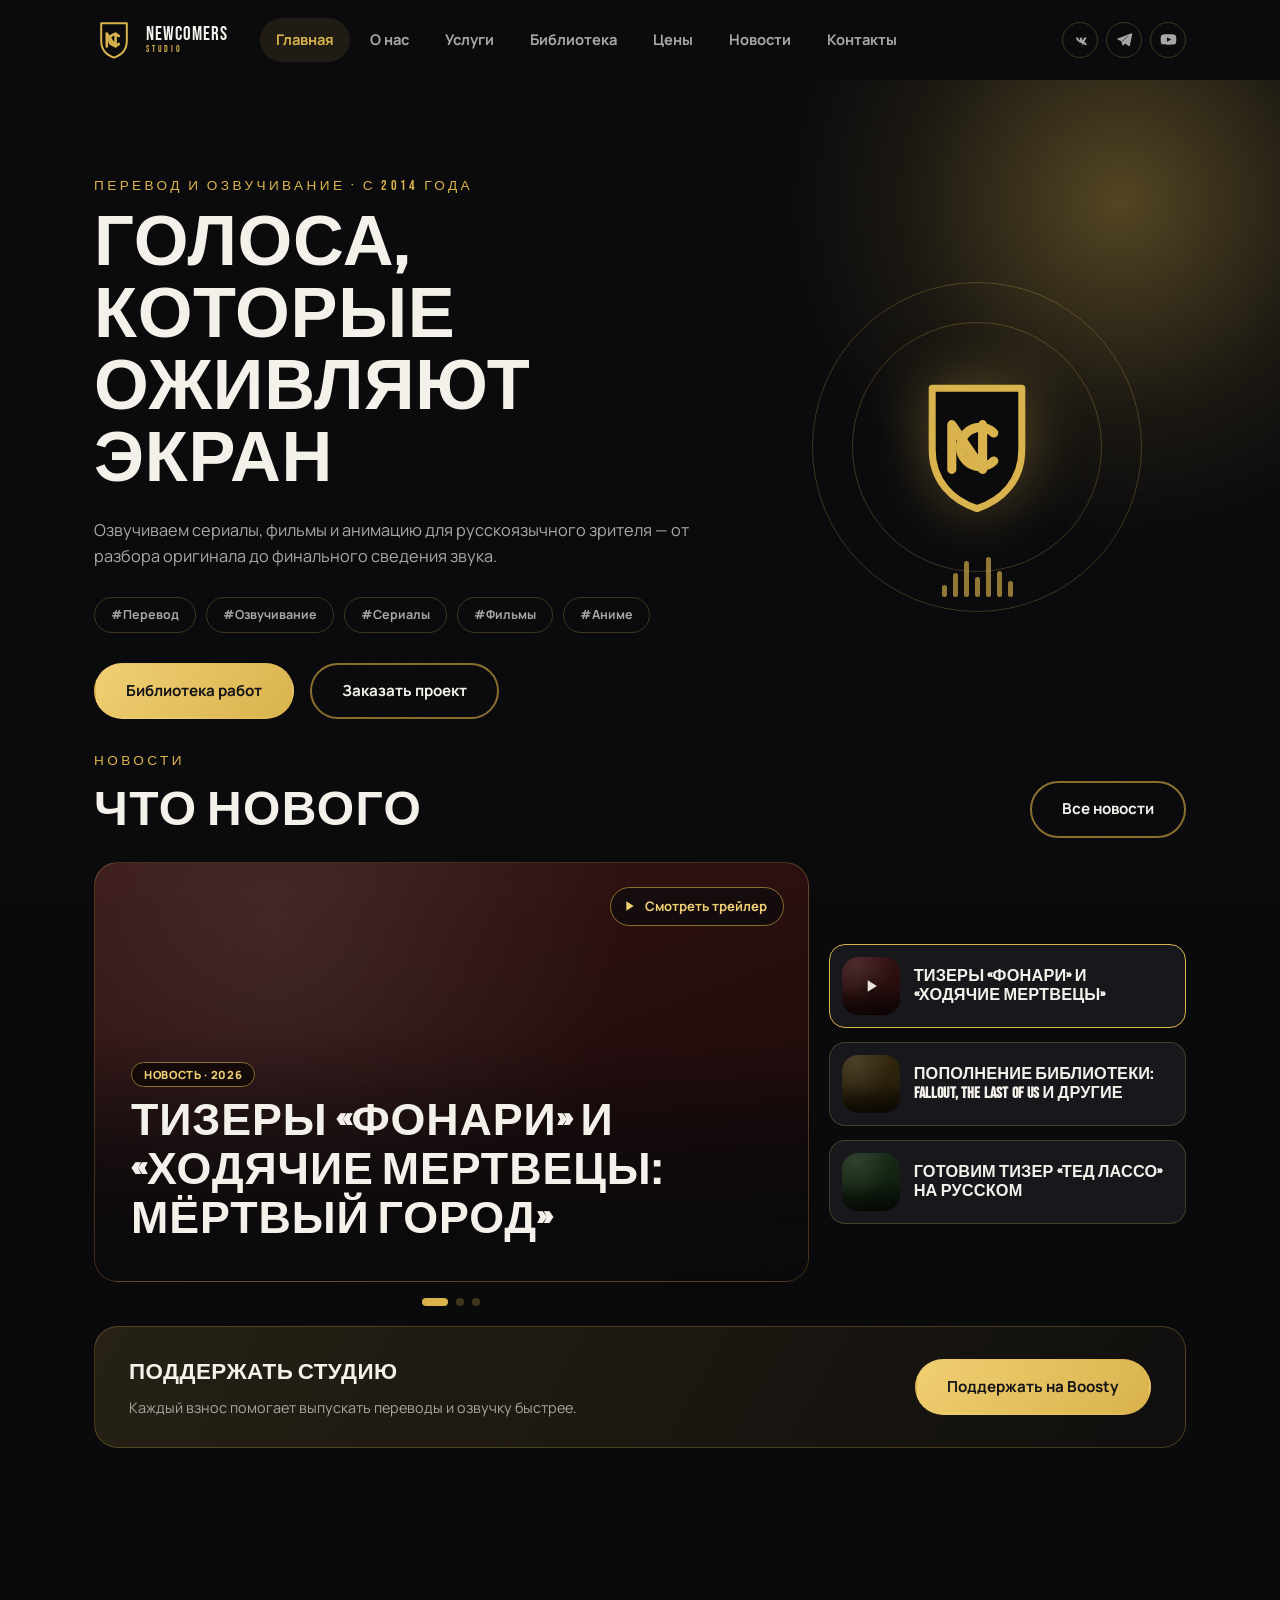
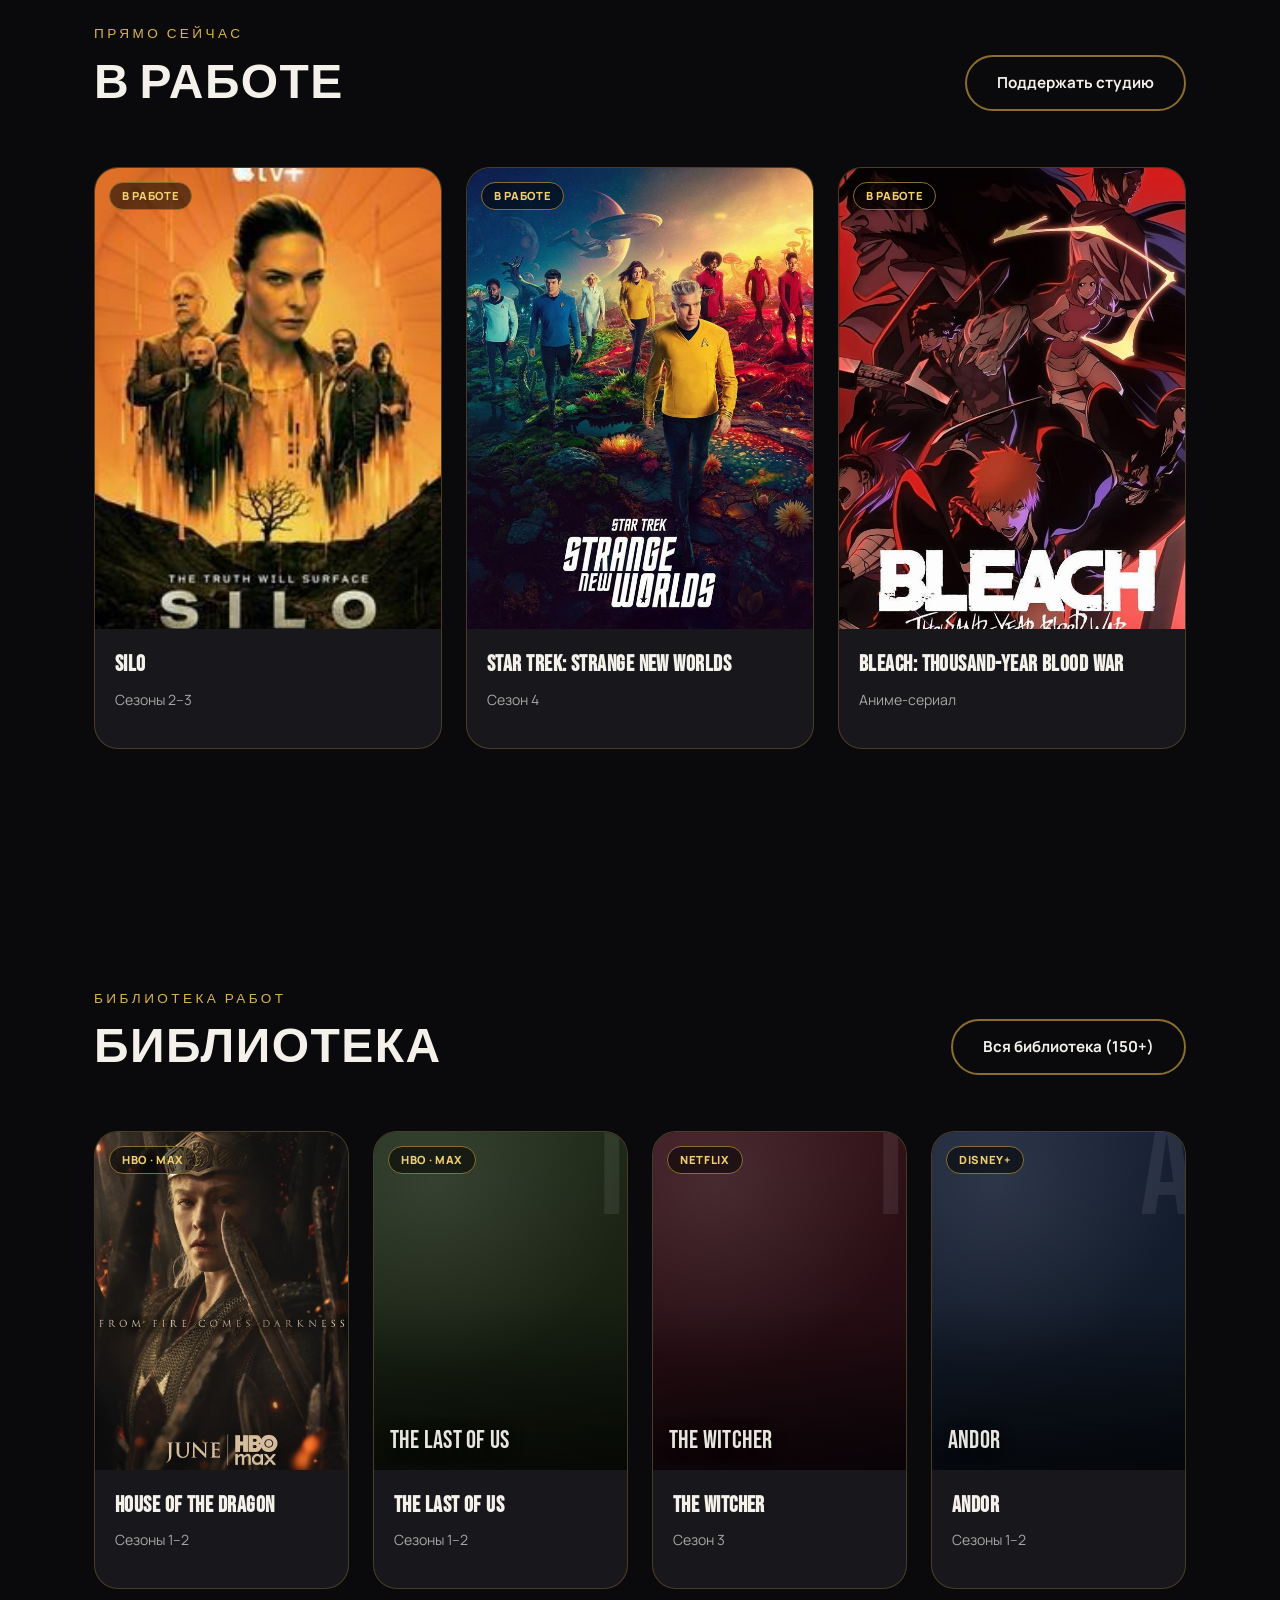
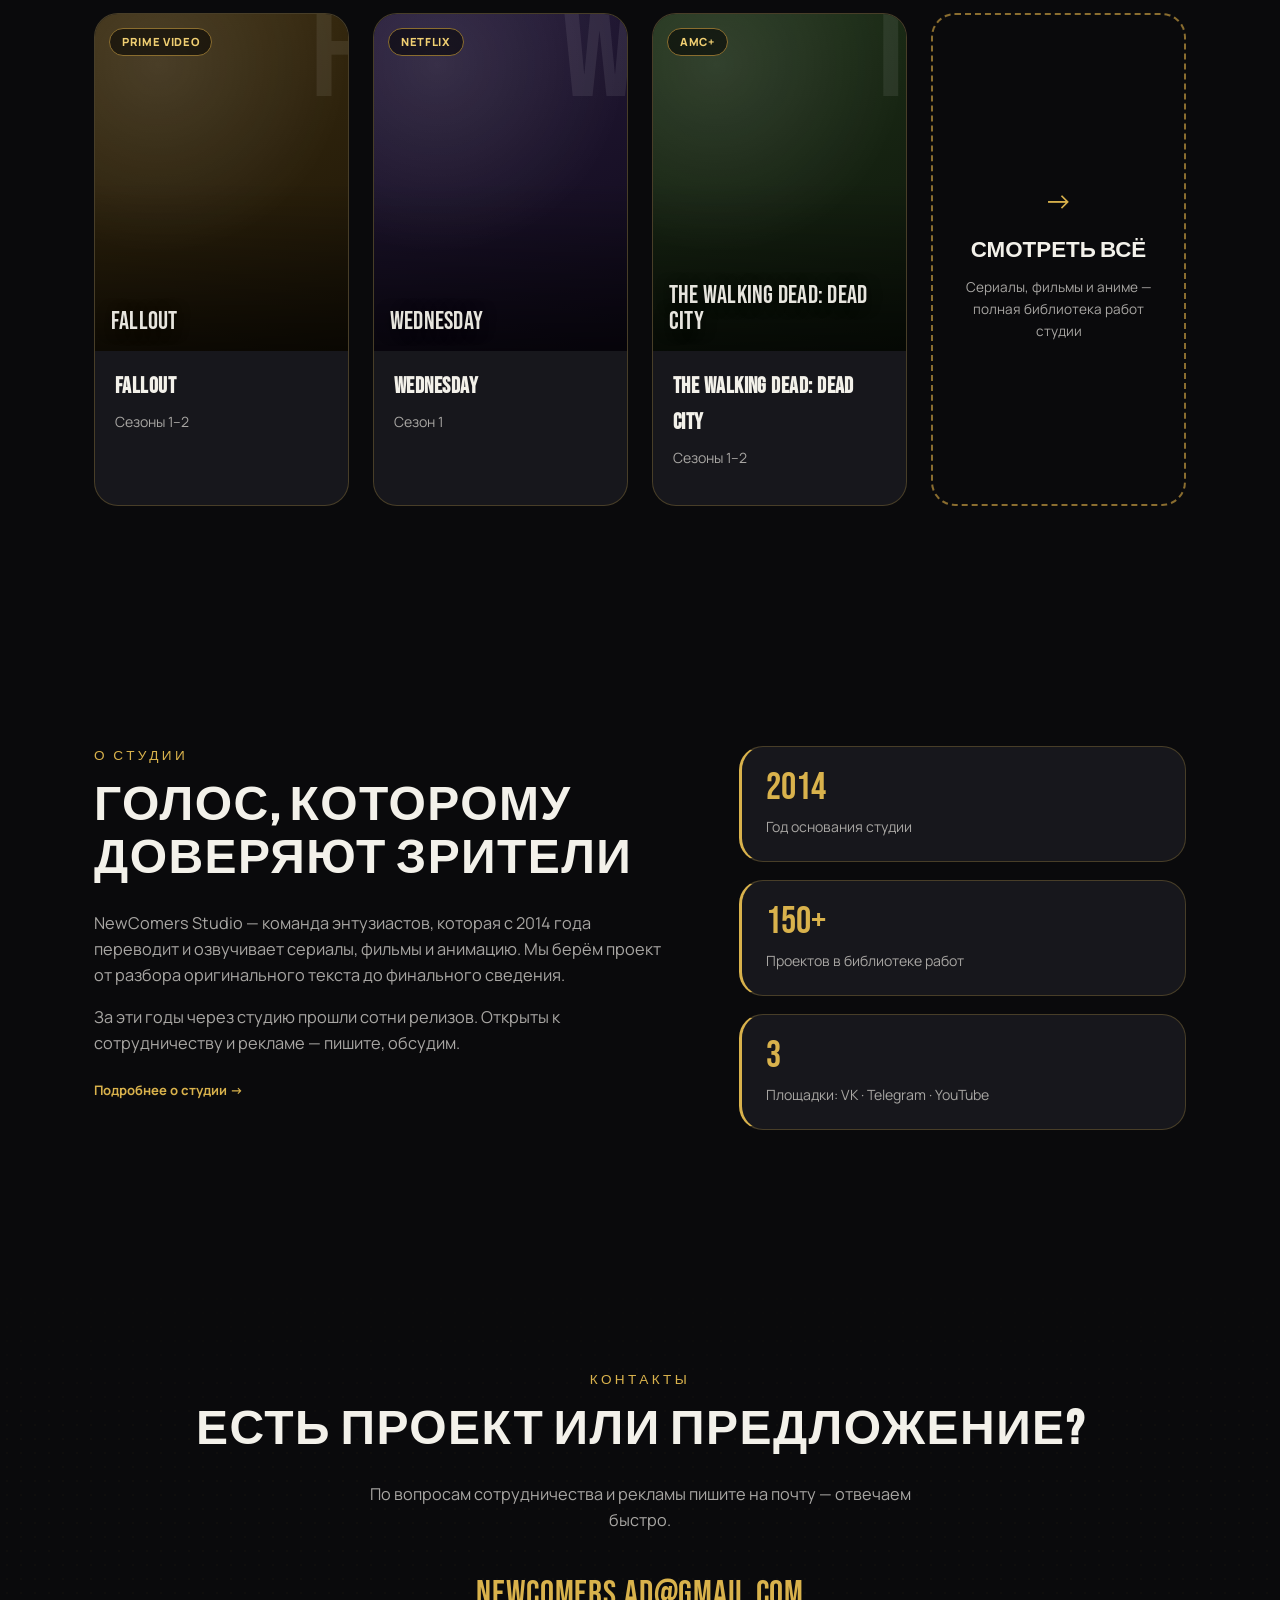
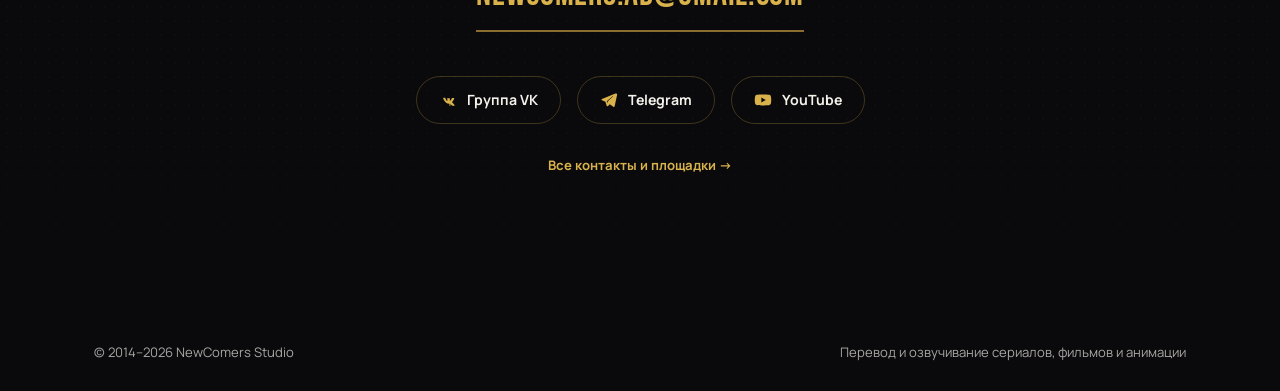
==== commit 8e865515: "Reorder homepage sections: move 'В работе' above the library teaser, rename it to 'Библиотека'" ====
--- a/index.html
+++ b/index.html
@@ -128,7 +128,7 @@
 
       <div class="news-slider reveal" id="newsSlider">
         <div class="slider-feature-col">
-          <a class="slider-feature poster-hotd" id="sliderFeature" href="https://youtu.be/8_cChUIXvBo?si=zMyHpkEVK_owTgGT" target="_blank" rel="noopener">
+          <a class="slider-feature poster-hotd" id="sliderFeature" href="project.html?slug=lanterns">
             <span class="slider-play-badge" id="sliderPlayBadge">
               <svg viewBox="0 0 24 24"><path d="M8 5v14l11-7z"/></svg>
               Смотреть трейлер
@@ -145,7 +145,7 @@
           </div>
         </div>
         <div class="slider-list" id="sliderList">
-          <a class="slider-item active has-trailer" href="https://youtu.be/8_cChUIXvBo?si=zMyHpkEVK_owTgGT" target="_blank" rel="noopener"
+          <a class="slider-item active has-trailer" href="project.html?slug=lanterns"
              data-poster="poster-hotd" data-badge="Новость · 2026"
              data-title="Тизеры «Фонари» и «Ходячие мертвецы: Мёртвый город»">
             <div class="slider-item-thumb poster-hotd">
@@ -177,64 +177,7 @@
       </div>
     </section>
 
-    <section class="section projects" id="library" style="margin-top:56px;">
-      <div class="wrap">
-        <div class="teaser-head">
-          <div>
-            <p class="kicker">Библиотека работ</p>
-            <h2 class="section-title">Свежие релизы</h2>
-          </div>
-          <a href="library.html" class="btn btn-outline">Вся библиотека (150+)</a>
-        </div>
-
-        <div class="projects-grid">
-
-          <a class="project-card reveal" href="project.html?slug=house-of-the-dragon">
-            <div class="project-poster"><img src="assets/house-of-the-dragon.jpg" alt="House of the Dragon" loading="lazy"><span class="project-badge">HBO · Max</span></div>
-            <div class="project-body"><h3>House of the Dragon</h3><p>Сезоны 1–2</p></div>
-          </a>
-
-          <a class="project-card reveal" href="project.html?slug=the-last-of-us">
-            <div class="project-poster poster-tlou" data-title="The Last of Us" data-initial="T"><span class="project-badge">HBO · Max</span></div>
-            <div class="project-body"><h3>The Last of Us</h3><p>Сезоны 1–2</p></div>
-          </a>
-
-          <a class="project-card reveal" href="project.html?slug=the-witcher">
-            <div class="project-poster poster-witcher" data-title="The Witcher" data-initial="T"><span class="project-badge">Netflix</span></div>
-            <div class="project-body"><h3>The Witcher</h3><p>Сезон 3</p></div>
-          </a>
-
-          <a class="project-card reveal" href="project.html?slug=andor">
-            <div class="project-poster poster-andor" data-title="Andor" data-initial="A"><span class="project-badge">Disney+</span></div>
-            <div class="project-body"><h3>Andor</h3><p>Сезоны 1–2</p></div>
-          </a>
-
-          <a class="project-card reveal" href="project.html?slug=fallout">
-            <div class="project-poster poster-fallout" data-title="Fallout" data-initial="F"><span class="project-badge">Prime Video</span></div>
-            <div class="project-body"><h3>Fallout</h3><p>Сезоны 1–2</p></div>
-          </a>
-
-          <a class="project-card reveal" href="project.html?slug=wednesday">
-            <div class="project-poster poster-wednesday" data-title="Wednesday" data-initial="W"><span class="project-badge">Netflix</span></div>
-            <div class="project-body"><h3>Wednesday</h3><p>Сезон 1</p></div>
-          </a>
-
-          <a class="project-card reveal" href="project.html?slug=the-walking-dead-dead-city">
-            <div class="project-poster poster-twd" data-title="The Walking Dead: Dead City" data-initial="T"><span class="project-badge">AMC+</span></div>
-            <div class="project-body"><h3>The Walking Dead: Dead City</h3><p>Сезоны 1–2</p></div>
-          </a>
-
-          <a class="project-card project-card-more reveal" href="library.html">
-            <div class="more-arrow">→</div>
-            <h3>Смотреть всё</h3>
-            <p>Сериалы, фильмы и аниме — полная библиотека работ студии</p>
-          </a>
-
-        </div>
-      </div>
-    </section>
-
-    <section class="section projects">
+    <section class="section projects" style="margin-top:56px;">
       <div class="wrap">
         <div class="teaser-head">
           <div>
@@ -259,6 +202,63 @@
           <a class="project-card reveal" href="project.html?slug=bleach-thousand-year-blood-war">
             <div class="project-poster"><img src="assets/bleach-thousand-year-blood-war.jpg" alt="Bleach: Thousand-Year Blood War" loading="lazy"><span class="project-badge">В работе</span></div>
             <div class="project-body"><h3>Bleach: Thousand-Year Blood War</h3><p>Аниме-сериал</p></div>
+          </a>
+
+        </div>
+      </div>
+    </section>
+
+    <section class="section projects" id="library">
+      <div class="wrap">
+        <div class="teaser-head">
+          <div>
+            <p class="kicker">Библиотека работ</p>
+            <h2 class="section-title">Библиотека</h2>
+          </div>
+          <a href="library.html" class="btn btn-outline">Вся библиотека (150+)</a>
+        </div>
+
+        <div class="projects-grid">
+
+          <a class="project-card reveal" href="project.html?slug=house-of-the-dragon">
+            <div class="project-poster"><img src="assets/house-of-the-dragon.jpg" alt="House of the Dragon" loading="lazy"><span class="project-badge">HBO · Max</span></div>
+            <div class="project-body"><h3>House of the Dragon</h3><p>Сезоны 1–2</p></div>
+          </a>
+
+          <a class="project-card reveal" href="project.html?slug=the-last-of-us">
+            <div class="project-poster poster-tlou" data-title="The Last of Us" data-initial="T"><span class="project-badge">HBO · Max</span></div>
+            <div class="project-body"><h3>The Last of Us</h3><p>Сезоны 1–2</p></div>
+          </a>
+
+          <a class="project-card reveal" href="project.html?slug=the-witcher">
+            <div class="project-poster poster-witcher" data-title="The Witcher" data-initial="T"><span class="project-badge">Netflix</span></div>
+            <div class="project-body"><h3>The Witcher</h3><p>Сезон 3</p></div>
+          </a>
+
+          <a class="project-card reveal" href="project.html?slug=andor">
+            <div class="project-poster poster-andor" data-title="Andor" data-initial="A"><span class="project-badge">Disney+</span></div>
+            <div class="project-body"><h3>Andor</h3><p>Сезоны 1–2</p></div>
+          </a>
+
+          <a class="project-card reveal" href="project.html?slug=fallout">
+            <div class="project-poster poster-fallout" data-title="Fallout" data-initial="F"><span class="project-badge">Prime Video</span></div>
+            <div class="project-body"><h3>Fallout</h3><p>Сезоны 1–2</p></div>
+          </a>
+
+          <a class="project-card reveal" href="project.html?slug=wednesday">
+            <div class="project-poster poster-wednesday" data-title="Wednesday" data-initial="W"><span class="project-badge">Netflix</span></div>
+            <div class="project-body"><h3>Wednesday</h3><p>Сезон 1</p></div>
+          </a>
+
+          <a class="project-card reveal" href="project.html?slug=the-walking-dead-dead-city">
+            <div class="project-poster poster-twd" data-title="The Walking Dead: Dead City" data-initial="T"><span class="project-badge">AMC+</span></div>
+            <div class="project-body"><h3>The Walking Dead: Dead City</h3><p>Сезоны 1–2</p></div>
+          </a>
+
+          <a class="project-card project-card-more reveal" href="library.html">
+            <div class="more-arrow">→</div>
+            <h3>Смотреть всё</h3>
+            <p>Сериалы, фильмы и аниме — полная библиотека работ студии</p>
           </a>
 
         </div>
--- a/css/styles.css
+++ b/css/styles.css
@@ -454,7 +454,6 @@
    gradient + soft vignette + giant faint initial + title baked into the art,
    so the grid reads as designed instead of a wall of missing images. */
 .project-poster:not(:has(img)),
-.project-banner:not(:has(img)),
 .slider-feature,
 .slider-item-thumb {
   background:
@@ -843,24 +842,6 @@
 }
 .project-back:hover { color: var(--gold); }
 
-.project-banner {
-  position: relative;
-  height: 320px;
-  border-radius: var(--radius);
-  border: 1px solid var(--border);
-  margin-bottom: 28px;
-  overflow: hidden;
-  background-position: center 20%;
-}
-.project-banner img {
-  position: absolute;
-  inset: 0;
-  width: 100%;
-  height: 100%;
-  object-fit: cover;
-  object-position: center 20%;
-}
-
 .project-hero-badges { display: flex; gap: 10px; margin-bottom: 16px; flex-wrap: wrap; }
 .project-title-row {
   display: flex;
@@ -880,13 +861,36 @@
 }
 .project-hero-meta { color: var(--text-muted); font-size: 0.95rem; margin-bottom: 32px; }
 
-.project-about {
-  display: grid;
-  grid-template-columns: 1.4fr 1fr;
-  gap: 48px;
-  align-items: start;
+.project-media {
+  display: grid;
+  grid-template-columns: 1fr 300px;
+  gap: 20px 40px;
   padding-top: 8px;
 }
+.project-media > .project-trailer { grid-column: 1; grid-row: 1; }
+.project-media > .project-poster { grid-column: 2; grid-row: 1; width: 100%; border: 1px solid var(--border); }
+.project-media > .project-desc { grid-column: 1; grid-row: 2; }
+.project-media > .project-meta-list { grid-column: 2; grid-row: 2; }
+/* no trailer for this title: let the description fill the whole left column */
+.project-media.no-trailer > .project-desc { grid-row: 1 / 3; }
+
+.project-trailer-frame {
+  position: relative;
+  width: 100%;
+  height: 100%;
+  min-height: 220px;
+  border-radius: var(--radius);
+  overflow: hidden;
+  border: 1px solid var(--border);
+  background: #000;
+}
+.project-trailer-frame iframe {
+  position: absolute;
+  inset: 0;
+  width: 100%;
+  height: 100%;
+}
+
 .project-meta-list {
   background: var(--card-bg);
   border: 1px solid var(--border);
@@ -894,6 +898,7 @@
   padding: 24px 26px;
   display: grid;
   gap: 14px;
+  align-content: start;
 }
 .project-meta-list div { font-size: 0.9rem; color: var(--text-muted); }
 .project-meta-list b { color: var(--text); font-weight: 700; }
@@ -1067,16 +1072,20 @@
 }
 
 /* ---------- Responsive ---------- */
-@media (max-width: 1080px) {
-  .project-banner { height: 260px; }
-}
-
 @media (max-width: 860px) {
   .about-inner { grid-template-columns: 1fr; gap: 40px; }
   .service-lead { grid-template-columns: 1fr; gap: 32px; }
   .news-item { grid-template-columns: 1fr; }
-  .project-about { grid-template-columns: 1fr; gap: 28px; }
-  .project-banner { height: 200px; }
+  .project-media { grid-template-columns: 1fr; gap: 24px; }
+  .project-media > .project-trailer,
+  .project-media > .project-poster,
+  .project-media > .project-desc,
+  .project-media > .project-meta-list,
+  .project-media.no-trailer > .project-desc {
+    grid-column: 1;
+    grid-row: auto;
+  }
+  .project-trailer-frame { padding-top: 56.25%; height: 0; }
   .news-slider { grid-template-columns: 1fr; }
 }
 
